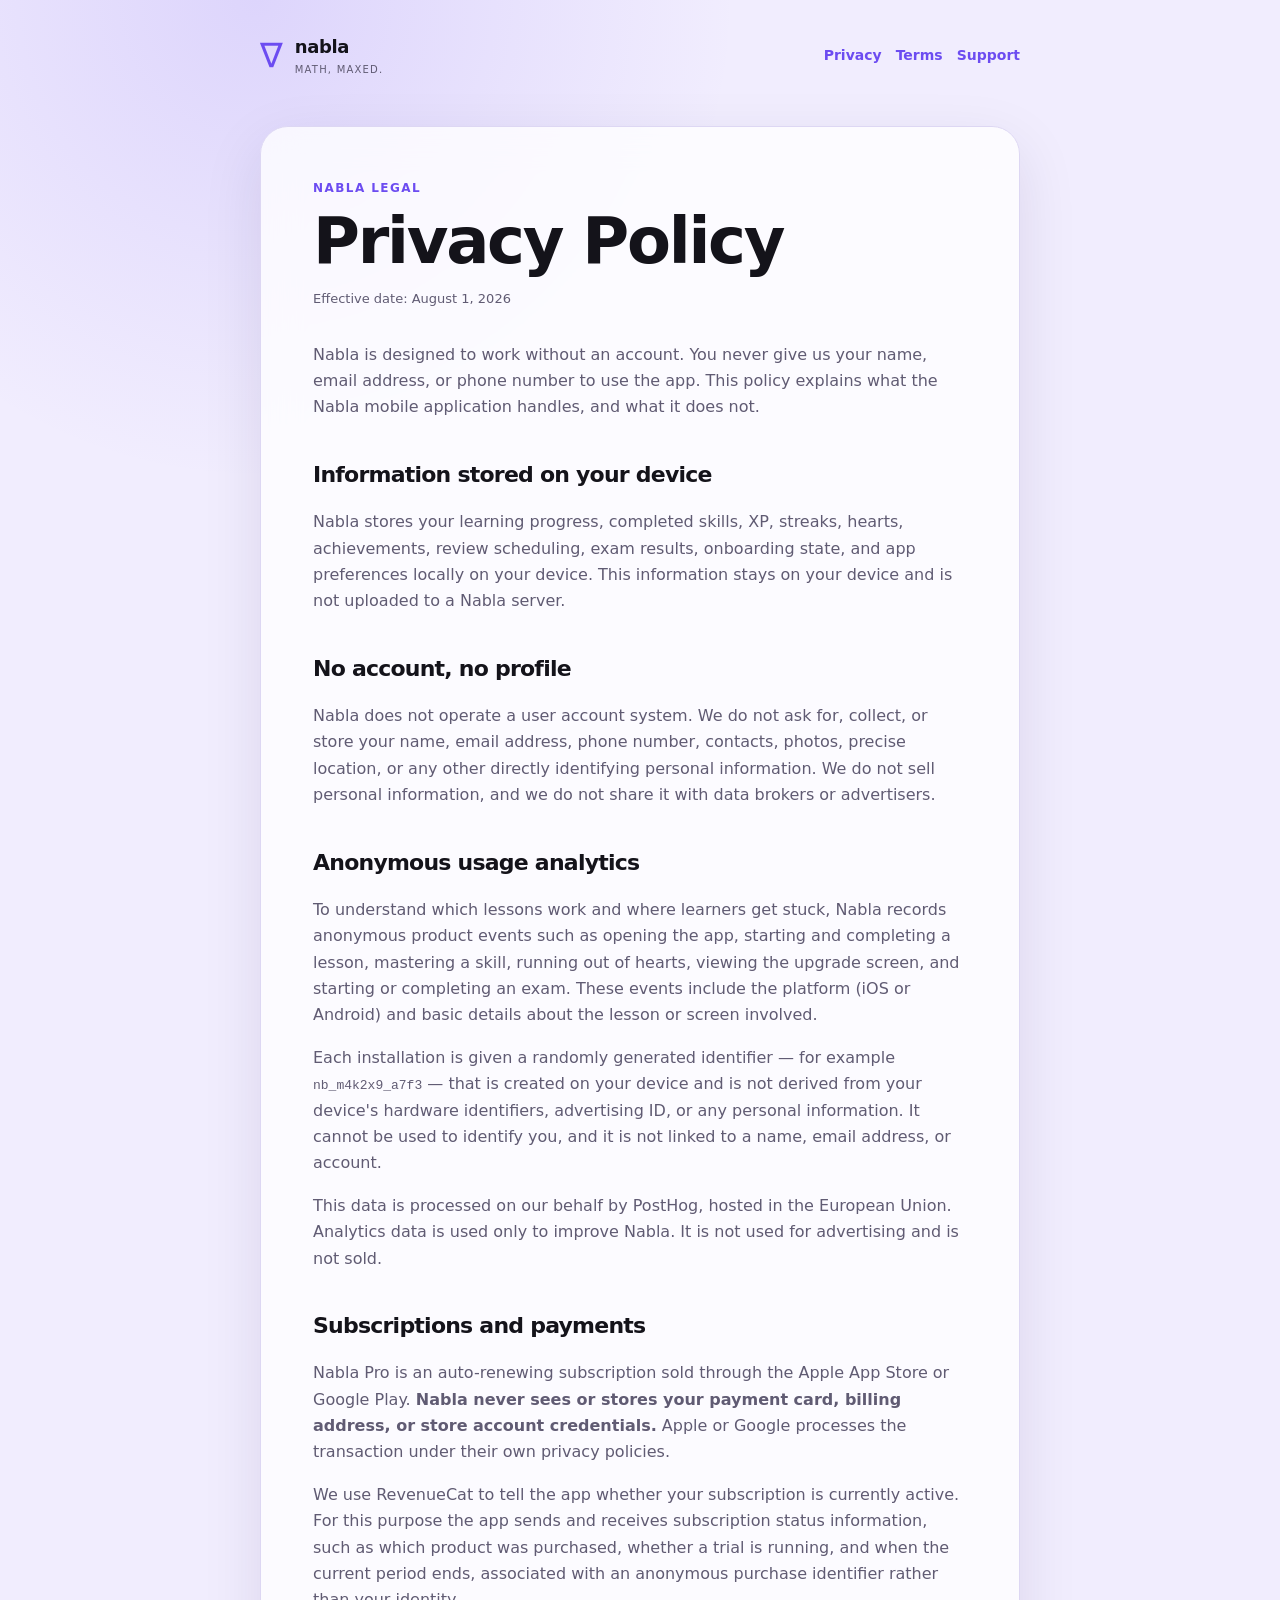
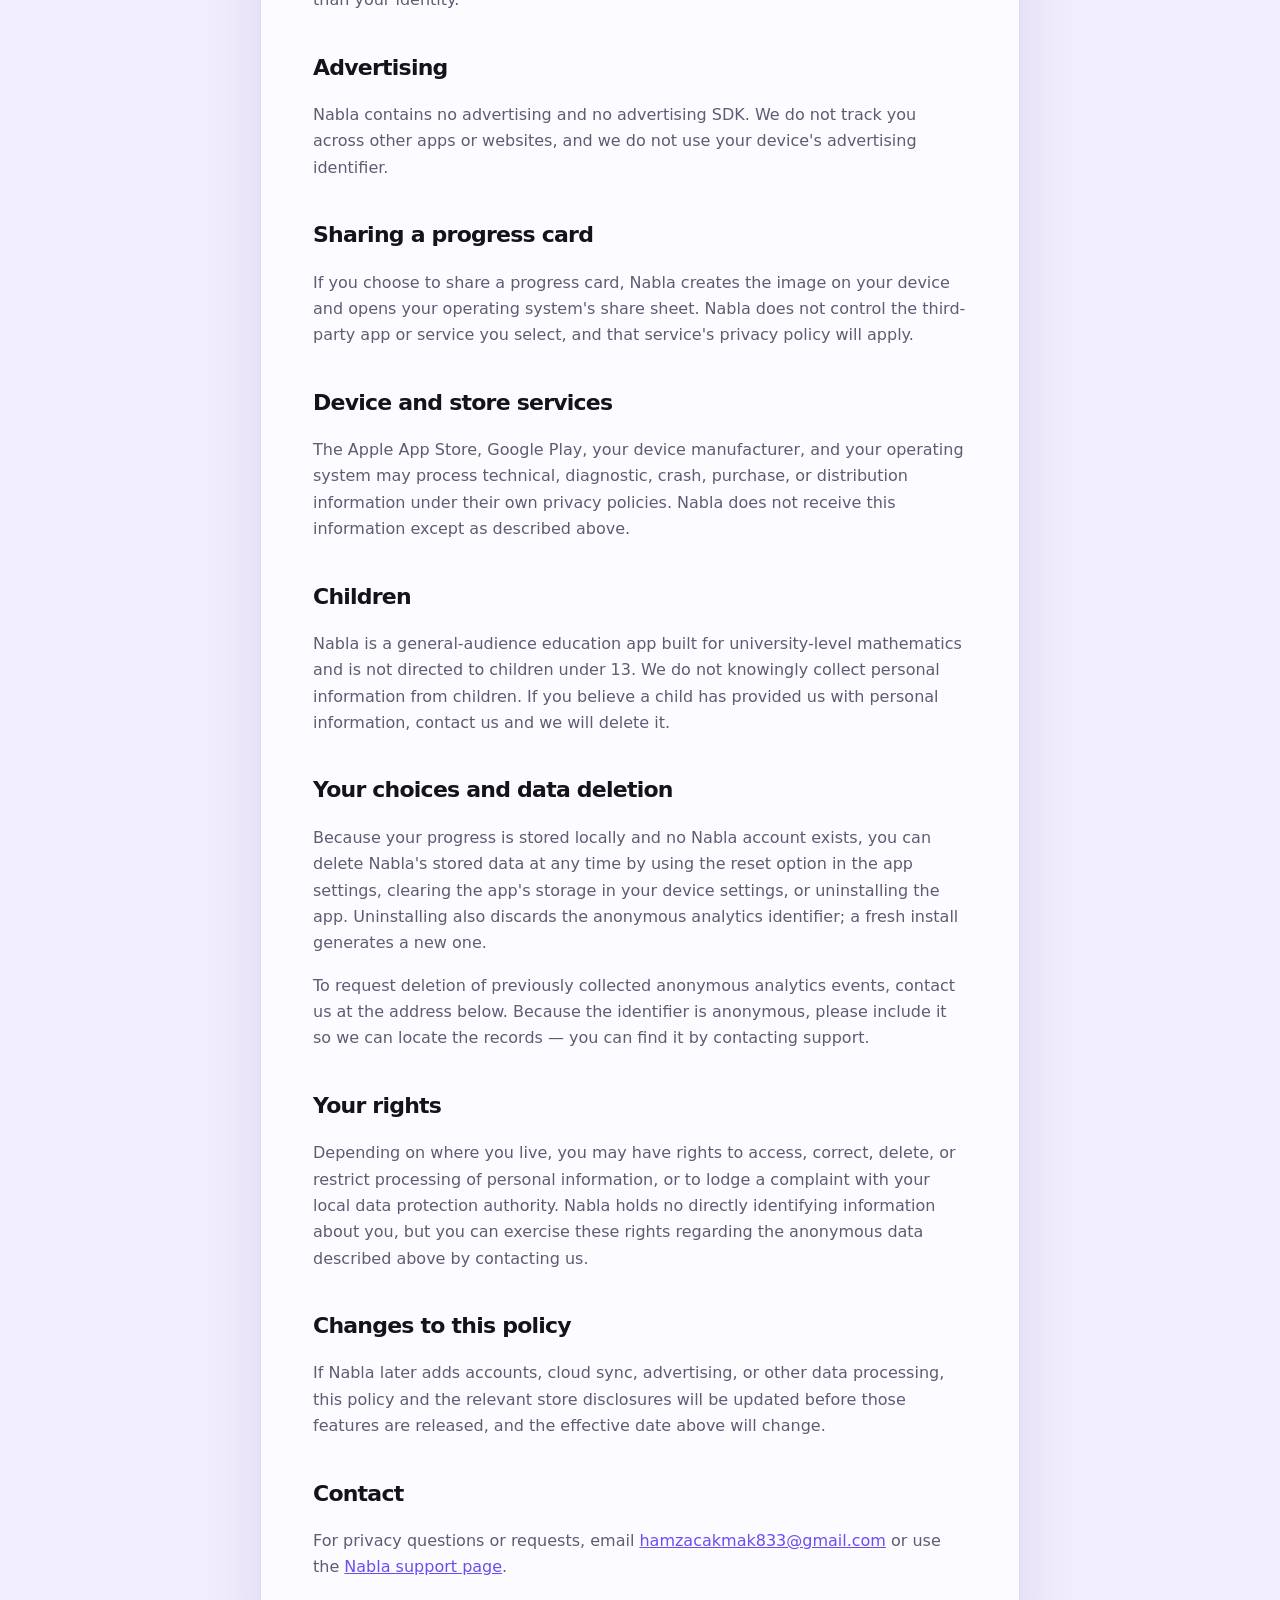
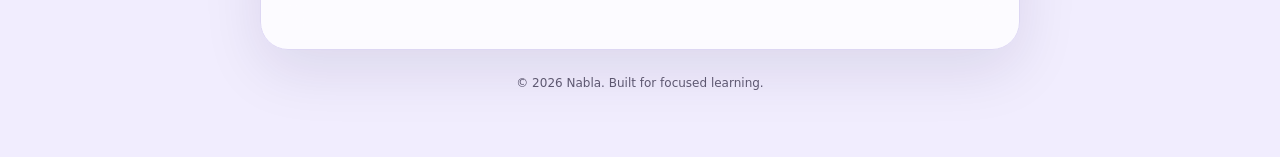
==== privacy.html @ 92459384 "Nabla legal and support site Privacy policy, terms of use (including auto-renewing subscription term" ====
<!doctype html>
<html lang="en">
<head>
  <meta charset="utf-8">
  <meta name="viewport" content="width=device-width, initial-scale=1">
  <meta name="description" content="Nabla privacy policy.">
  <title>Privacy Policy — Nabla</title>
  <link rel="stylesheet" href="styles.css">
</head>
<body>
  <div class="shell">
    <header>
      <a class="brand" href="./"><span class="mark">∇</span><span><strong>nabla</strong><small>MATH, MAXED.</small></span></a>
      <nav><a href="privacy.html">Privacy</a><a href="terms.html">Terms</a><a href="support.html">Support</a></nav>
    </header>
    <main>
      <p class="eyebrow">NABLA LEGAL</p>
      <h1>Privacy Policy</h1>
      <p class="meta">Effective date: August 1, 2026</p>
      <p>Nabla is designed to work without an account. You never give us your name, email address, or phone number to use the app. This policy explains what the Nabla mobile application handles, and what it does not.</p>

      <h2>Information stored on your device</h2>
      <p>Nabla stores your learning progress, completed skills, XP, streaks, hearts, achievements, review scheduling, exam results, onboarding state, and app preferences locally on your device. This information stays on your device and is not uploaded to a Nabla server.</p>

      <h2>No account, no profile</h2>
      <p>Nabla does not operate a user account system. We do not ask for, collect, or store your name, email address, phone number, contacts, photos, precise location, or any other directly identifying personal information. We do not sell personal information, and we do not share it with data brokers or advertisers.</p>

      <h2>Anonymous usage analytics</h2>
      <p>To understand which lessons work and where learners get stuck, Nabla records anonymous product events such as opening the app, starting and completing a lesson, mastering a skill, running out of hearts, viewing the upgrade screen, and starting or completing an exam. These events include the platform (iOS or Android) and basic details about the lesson or screen involved.</p>
      <p>Each installation is given a randomly generated identifier — for example <code>nb_m4k2x9_a7f3</code> — that is created on your device and is not derived from your device's hardware identifiers, advertising ID, or any personal information. It cannot be used to identify you, and it is not linked to a name, email address, or account.</p>
      <p>This data is processed on our behalf by PostHog, hosted in the European Union. Analytics data is used only to improve Nabla. It is not used for advertising and is not sold.</p>

      <h2>Subscriptions and payments</h2>
      <p>Nabla Pro is an auto-renewing subscription sold through the Apple App Store or Google Play. <strong>Nabla never sees or stores your payment card, billing address, or store account credentials.</strong> Apple or Google processes the transaction under their own privacy policies.</p>
      <p>We use RevenueCat to tell the app whether your subscription is currently active. For this purpose the app sends and receives subscription status information, such as which product was purchased, whether a trial is running, and when the current period ends, associated with an anonymous purchase identifier rather than your identity.</p>

      <h2>Advertising</h2>
      <p>Nabla contains no advertising and no advertising SDK. We do not track you across other apps or websites, and we do not use your device's advertising identifier.</p>

      <h2>Sharing a progress card</h2>
      <p>If you choose to share a progress card, Nabla creates the image on your device and opens your operating system's share sheet. Nabla does not control the third-party app or service you select, and that service's privacy policy will apply.</p>

      <h2>Device and store services</h2>
      <p>The Apple App Store, Google Play, your device manufacturer, and your operating system may process technical, diagnostic, crash, purchase, or distribution information under their own privacy policies. Nabla does not receive this information except as described above.</p>

      <h2>Children</h2>
      <p>Nabla is a general-audience education app built for university-level mathematics and is not directed to children under 13. We do not knowingly collect personal information from children. If you believe a child has provided us with personal information, contact us and we will delete it.</p>

      <h2>Your choices and data deletion</h2>
      <p>Because your progress is stored locally and no Nabla account exists, you can delete Nabla's stored data at any time by using the reset option in the app settings, clearing the app's storage in your device settings, or uninstalling the app. Uninstalling also discards the anonymous analytics identifier; a fresh install generates a new one.</p>
      <p>To request deletion of previously collected anonymous analytics events, contact us at the address below. Because the identifier is anonymous, please include it so we can locate the records — you can find it by contacting support.</p>

      <h2>Your rights</h2>
      <p>Depending on where you live, you may have rights to access, correct, delete, or restrict processing of personal information, or to lodge a complaint with your local data protection authority. Nabla holds no directly identifying information about you, but you can exercise these rights regarding the anonymous data described above by contacting us.</p>

      <h2>Changes to this policy</h2>
      <p>If Nabla later adds accounts, cloud sync, advertising, or other data processing, this policy and the relevant store disclosures will be updated before those features are released, and the effective date above will change.</p>

      <h2>Contact</h2>
      <p>For privacy questions or requests, email <a href="mailto:hamzacakmak833@gmail.com">hamzacakmak833@gmail.com</a> or use the <a href="support.html">Nabla support page</a>.</p>
    </main>
    <footer>© 2026 Nabla. Built for focused learning.</footer>
  </div>
</body>
</html>
---- styles.css ----
:root {
  color-scheme: light dark;
  --bg: #f1edfe;
  --surface: rgba(255, 255, 255, 0.78);
  --text: #14131a;
  --muted: #605b73;
  --border: #ddd7f3;
  --violet: #6c4cf1;
  --blue: #3b7bf5;
  --cyan: #22c8e6;
}

@media (prefers-color-scheme: dark) {
  :root {
    --bg: #0e0d14;
    --surface: rgba(23, 22, 31, 0.9);
    --text: #f5f4fa;
    --muted: #b4afc7;
    --border: #2a2836;
  }
}

* { box-sizing: border-box; }

body {
  margin: 0;
  min-height: 100vh;
  background:
    radial-gradient(circle at 20% 0%, rgba(108, 76, 241, 0.15), transparent 30rem),
    var(--bg);
  color: var(--text);
  font-family: Inter, ui-sans-serif, system-ui, -apple-system, BlinkMacSystemFont, "Segoe UI", sans-serif;
  line-height: 1.65;
}

.shell { width: min(760px, calc(100% - 32px)); margin: 0 auto; padding: 32px 0 64px; }

header {
  display: flex;
  align-items: center;
  justify-content: space-between;
  gap: 16px;
  margin-bottom: 48px;
}

.brand { display: flex; align-items: center; gap: 12px; color: var(--text); text-decoration: none; }
.mark { font-size: 34px; line-height: 1; color: var(--violet); }
.brand strong { display: block; font-size: 18px; letter-spacing: -0.02em; }
.brand small { display: block; color: var(--muted); font-size: 10px; letter-spacing: 0.12em; }

nav { display: flex; flex-wrap: wrap; justify-content: flex-end; gap: 14px; }
nav a, a { color: var(--violet); }
nav a { font-size: 14px; font-weight: 650; text-decoration: none; }

main {
  padding: clamp(24px, 6vw, 52px);
  border: 1px solid var(--border);
  border-radius: 28px;
  background: var(--surface);
  box-shadow: 0 20px 60px rgba(31, 20, 72, 0.1);
  backdrop-filter: blur(18px);
}

.eyebrow { margin: 0 0 10px; color: var(--violet); font-size: 12px; font-weight: 750; letter-spacing: 0.12em; }
h1, h2 { font-family: "Space Grotesk", Inter, ui-sans-serif, system-ui, sans-serif; letter-spacing: -0.035em; }
h1 { margin: 0; font-size: clamp(38px, 8vw, 64px); line-height: 1.02; }
h2 { margin: 36px 0 8px; font-size: 22px; }
p, li { color: var(--muted); }
.lead { max-width: 620px; margin: 18px 0 0; font-size: 18px; }
.meta { margin: 14px 0 32px; color: var(--muted); font-size: 13px; }
.cards { display: grid; grid-template-columns: repeat(auto-fit, minmax(180px, 1fr)); gap: 12px; margin-top: 32px; }
.card { padding: 18px; border: 1px solid var(--border); border-radius: 18px; color: var(--text); text-decoration: none; }
.card strong { display: block; margin-bottom: 4px; }
.card span { color: var(--muted); font-size: 14px; }
.callout { margin-top: 28px; padding: 18px; border-left: 3px solid var(--violet); border-radius: 0 14px 14px 0; background: rgba(108, 76, 241, 0.08); }
footer { padding: 24px 4px 0; color: var(--muted); font-size: 12px; text-align: center; }

@media (max-width: 620px) {
  header { align-items: flex-start; flex-direction: column; margin-bottom: 28px; }
  nav { justify-content: flex-start; }
}
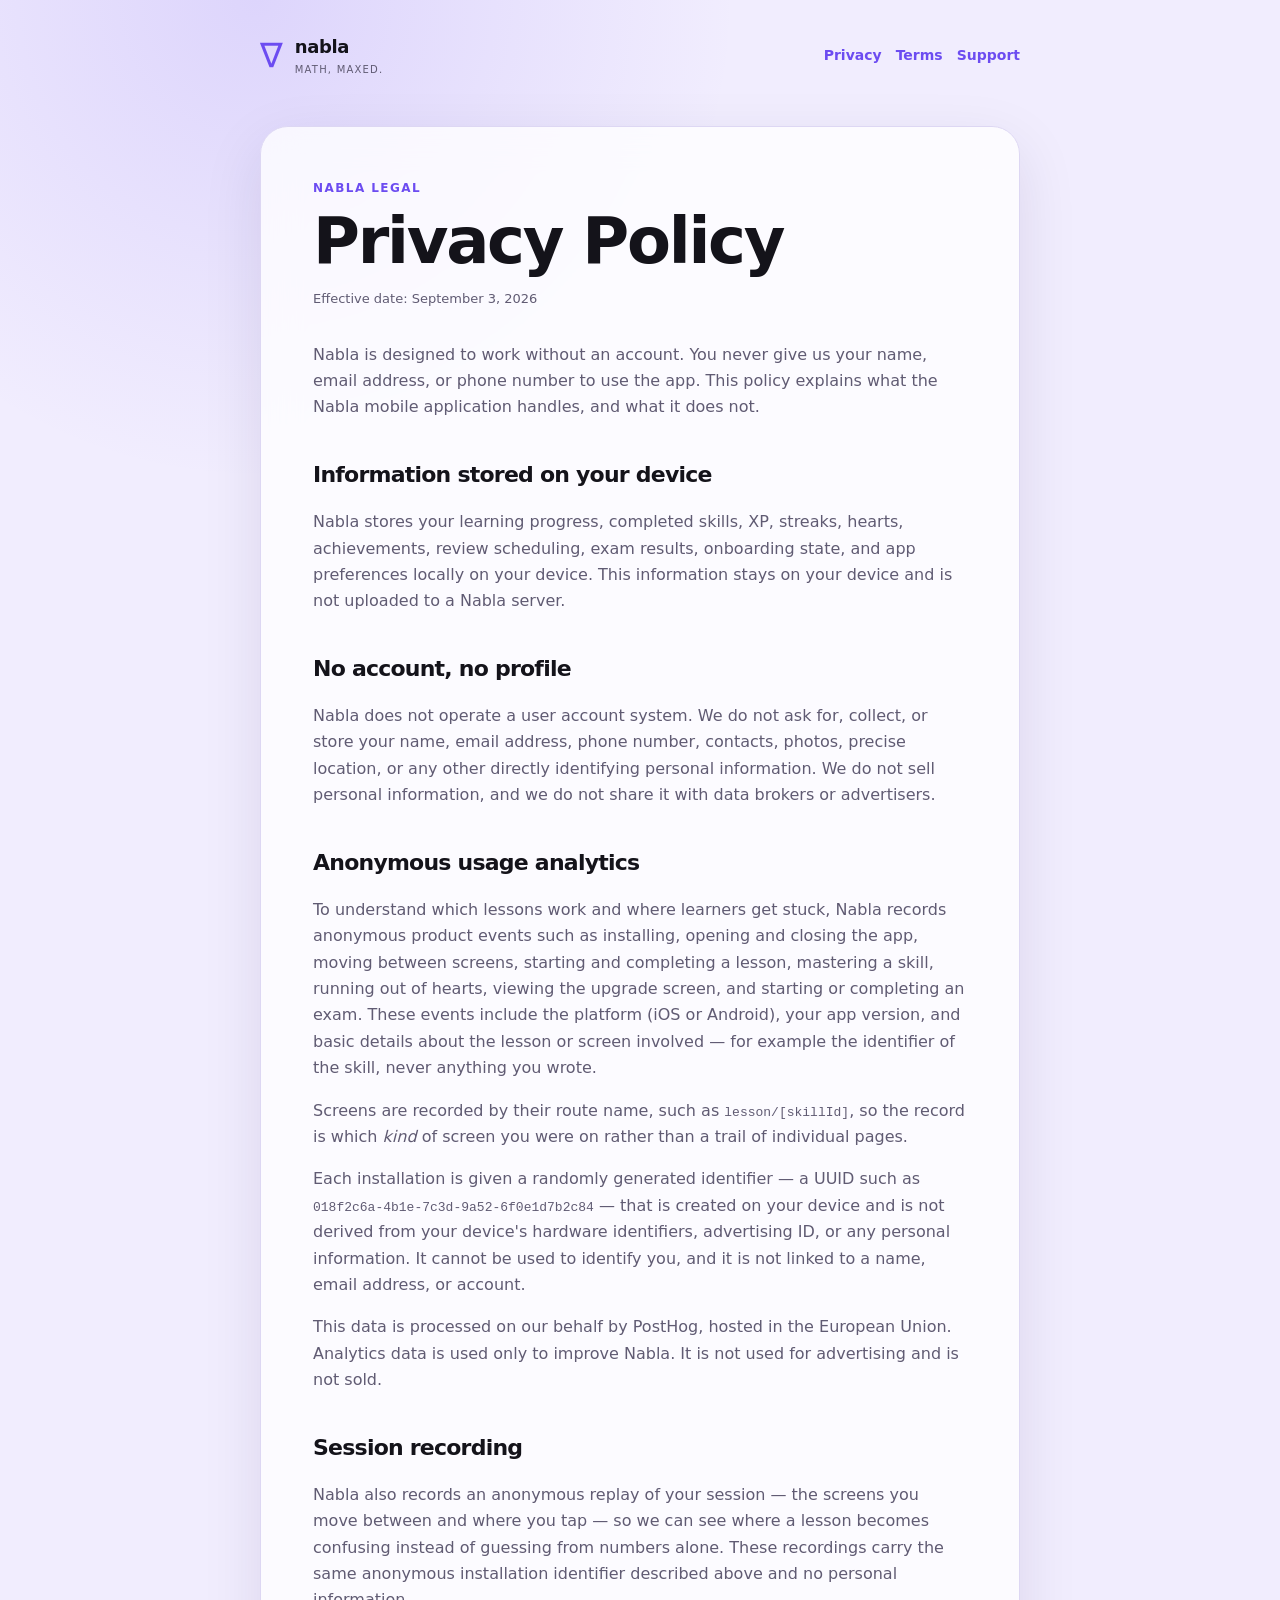
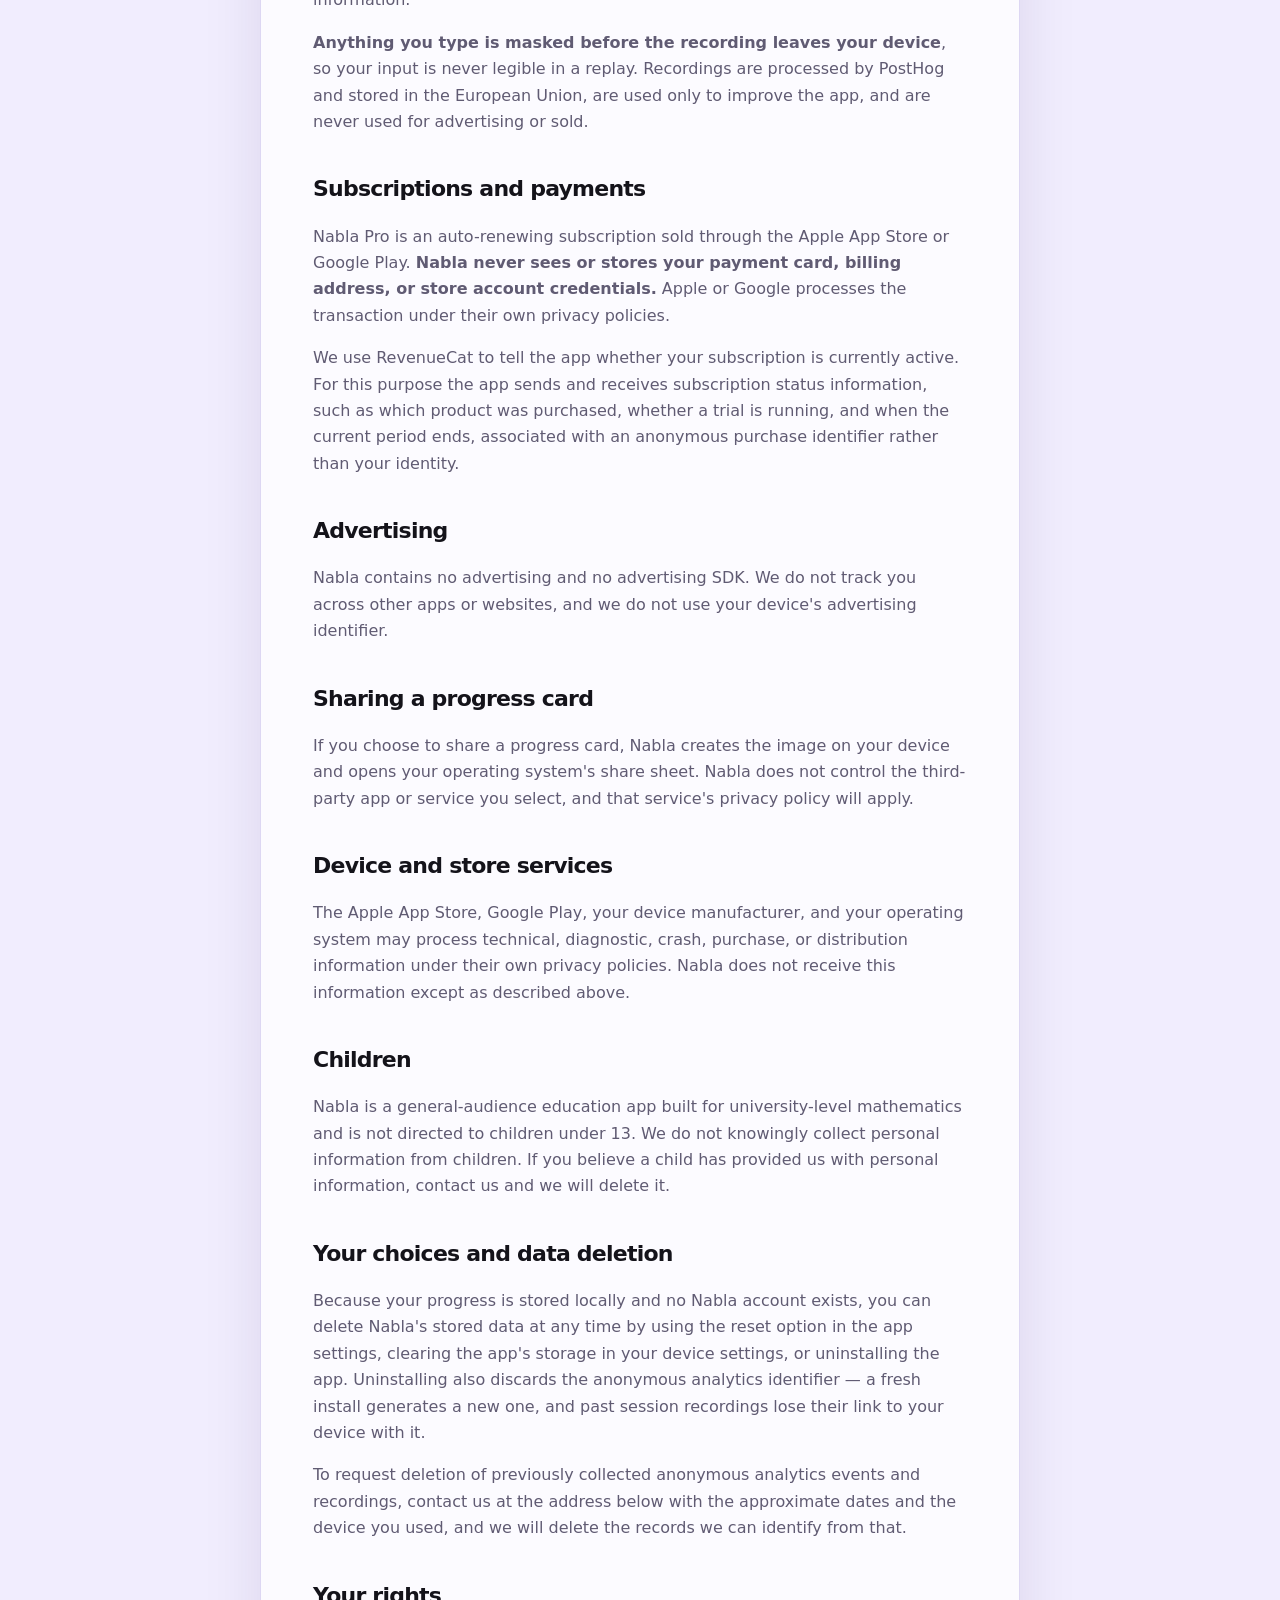
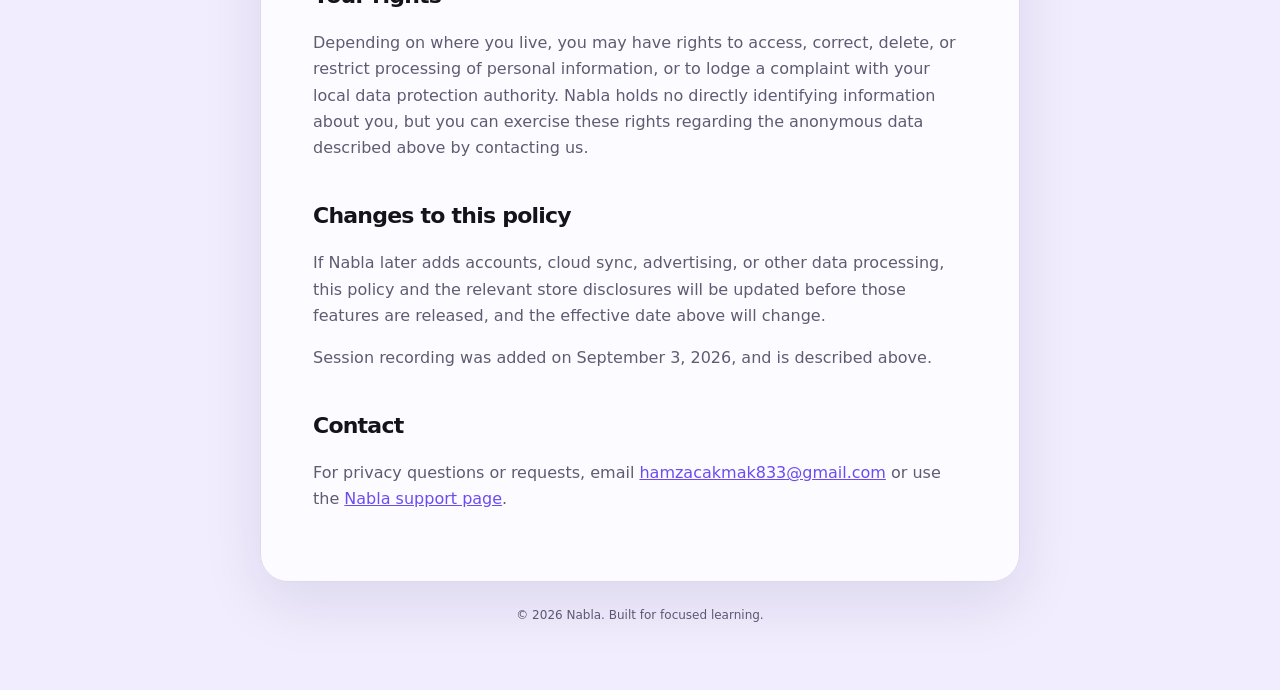
==== commit a6d557a8: "Gizlilik politikasına PostHog ve oturum kaydı eklendi Uygulamalar artık PostHog'a ürün olayı ve mask" ====
--- a/privacy.html
+++ b/privacy.html
@@ -16,7 +16,7 @@
     <main>
       <p class="eyebrow">NABLA LEGAL</p>
       <h1>Privacy Policy</h1>
-      <p class="meta">Effective date: August 1, 2026</p>
+      <p class="meta">Effective date: September 3, 2026</p>
       <p>Nabla is designed to work without an account. You never give us your name, email address, or phone number to use the app. This policy explains what the Nabla mobile application handles, and what it does not.</p>
 
       <h2>Information stored on your device</h2>
@@ -26,9 +26,14 @@
       <p>Nabla does not operate a user account system. We do not ask for, collect, or store your name, email address, phone number, contacts, photos, precise location, or any other directly identifying personal information. We do not sell personal information, and we do not share it with data brokers or advertisers.</p>
 
       <h2>Anonymous usage analytics</h2>
-      <p>To understand which lessons work and where learners get stuck, Nabla records anonymous product events such as opening the app, starting and completing a lesson, mastering a skill, running out of hearts, viewing the upgrade screen, and starting or completing an exam. These events include the platform (iOS or Android) and basic details about the lesson or screen involved.</p>
-      <p>Each installation is given a randomly generated identifier — for example <code>nb_m4k2x9_a7f3</code> — that is created on your device and is not derived from your device's hardware identifiers, advertising ID, or any personal information. It cannot be used to identify you, and it is not linked to a name, email address, or account.</p>
+      <p>To understand which lessons work and where learners get stuck, Nabla records anonymous product events such as installing, opening and closing the app, moving between screens, starting and completing a lesson, mastering a skill, running out of hearts, viewing the upgrade screen, and starting or completing an exam. These events include the platform (iOS or Android), your app version, and basic details about the lesson or screen involved &mdash; for example the identifier of the skill, never anything you wrote.</p>
+      <p>Screens are recorded by their route name, such as <code>lesson/[skillId]</code>, so the record is which <em>kind</em> of screen you were on rather than a trail of individual pages.</p>
+      <p>Each installation is given a randomly generated identifier &mdash; a UUID such as <code>018f2c6a-4b1e-7c3d-9a52-6f0e1d7b2c84</code> &mdash; that is created on your device and is not derived from your device's hardware identifiers, advertising ID, or any personal information. It cannot be used to identify you, and it is not linked to a name, email address, or account.</p>
       <p>This data is processed on our behalf by PostHog, hosted in the European Union. Analytics data is used only to improve Nabla. It is not used for advertising and is not sold.</p>
+
+      <h2>Session recording</h2>
+      <p>Nabla also records an anonymous replay of your session &mdash; the screens you move between and where you tap &mdash; so we can see where a lesson becomes confusing instead of guessing from numbers alone. These recordings carry the same anonymous installation identifier described above and no personal information.</p>
+      <p><strong>Anything you type is masked before the recording leaves your device</strong>, so your input is never legible in a replay. Recordings are processed by PostHog and stored in the European Union, are used only to improve the app, and are never used for advertising or sold.</p>
 
       <h2>Subscriptions and payments</h2>
       <p>Nabla Pro is an auto-renewing subscription sold through the Apple App Store or Google Play. <strong>Nabla never sees or stores your payment card, billing address, or store account credentials.</strong> Apple or Google processes the transaction under their own privacy policies.</p>
@@ -47,14 +52,15 @@
       <p>Nabla is a general-audience education app built for university-level mathematics and is not directed to children under 13. We do not knowingly collect personal information from children. If you believe a child has provided us with personal information, contact us and we will delete it.</p>
 
       <h2>Your choices and data deletion</h2>
-      <p>Because your progress is stored locally and no Nabla account exists, you can delete Nabla's stored data at any time by using the reset option in the app settings, clearing the app's storage in your device settings, or uninstalling the app. Uninstalling also discards the anonymous analytics identifier; a fresh install generates a new one.</p>
-      <p>To request deletion of previously collected anonymous analytics events, contact us at the address below. Because the identifier is anonymous, please include it so we can locate the records — you can find it by contacting support.</p>
+      <p>Because your progress is stored locally and no Nabla account exists, you can delete Nabla's stored data at any time by using the reset option in the app settings, clearing the app's storage in your device settings, or uninstalling the app. Uninstalling also discards the anonymous analytics identifier &mdash; a fresh install generates a new one, and past session recordings lose their link to your device with it.</p>
+      <p>To request deletion of previously collected anonymous analytics events and recordings, contact us at the address below with the approximate dates and the device you used, and we will delete the records we can identify from that.</p>
 
       <h2>Your rights</h2>
       <p>Depending on where you live, you may have rights to access, correct, delete, or restrict processing of personal information, or to lodge a complaint with your local data protection authority. Nabla holds no directly identifying information about you, but you can exercise these rights regarding the anonymous data described above by contacting us.</p>
 
       <h2>Changes to this policy</h2>
       <p>If Nabla later adds accounts, cloud sync, advertising, or other data processing, this policy and the relevant store disclosures will be updated before those features are released, and the effective date above will change.</p>
+      <p>Session recording was added on September 3, 2026, and is described above.</p>
 
       <h2>Contact</h2>
       <p>For privacy questions or requests, email <a href="mailto:hamzacakmak833@gmail.com">hamzacakmak833@gmail.com</a> or use the <a href="support.html">Nabla support page</a>.</p>
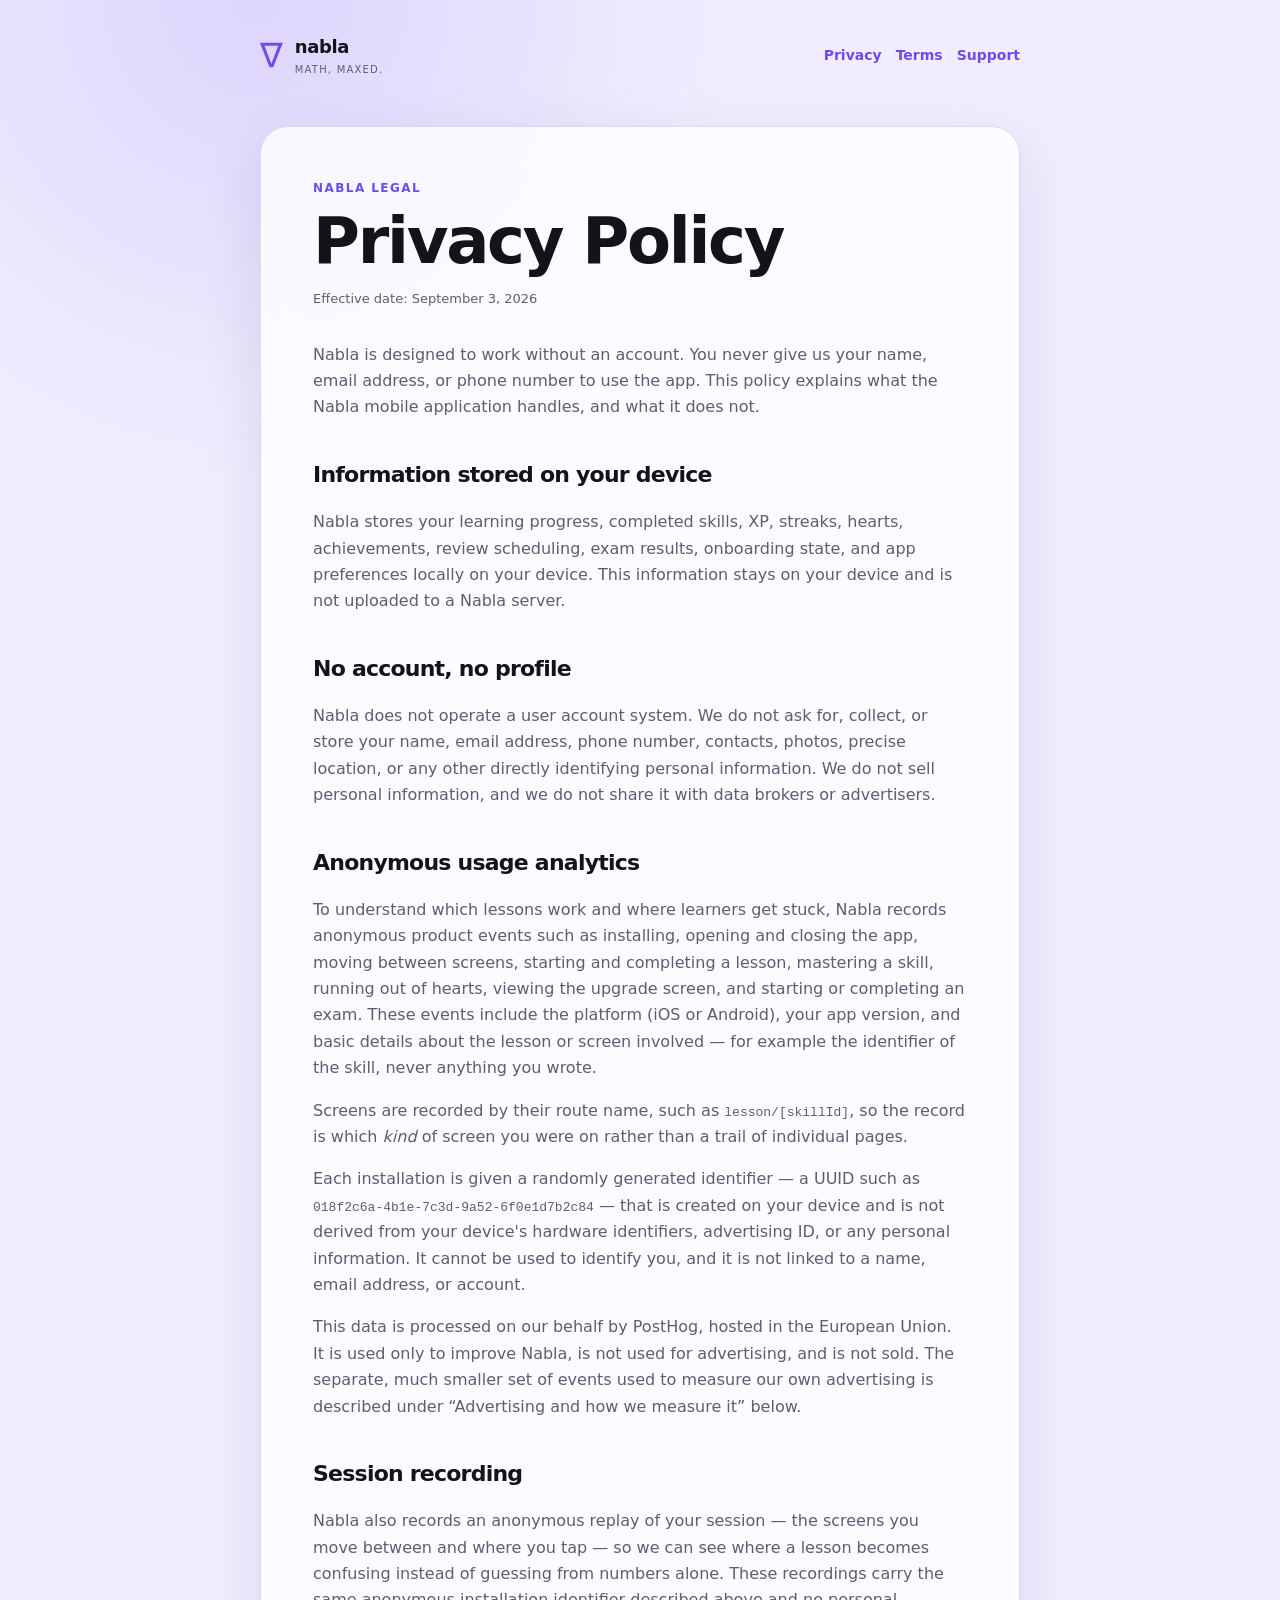
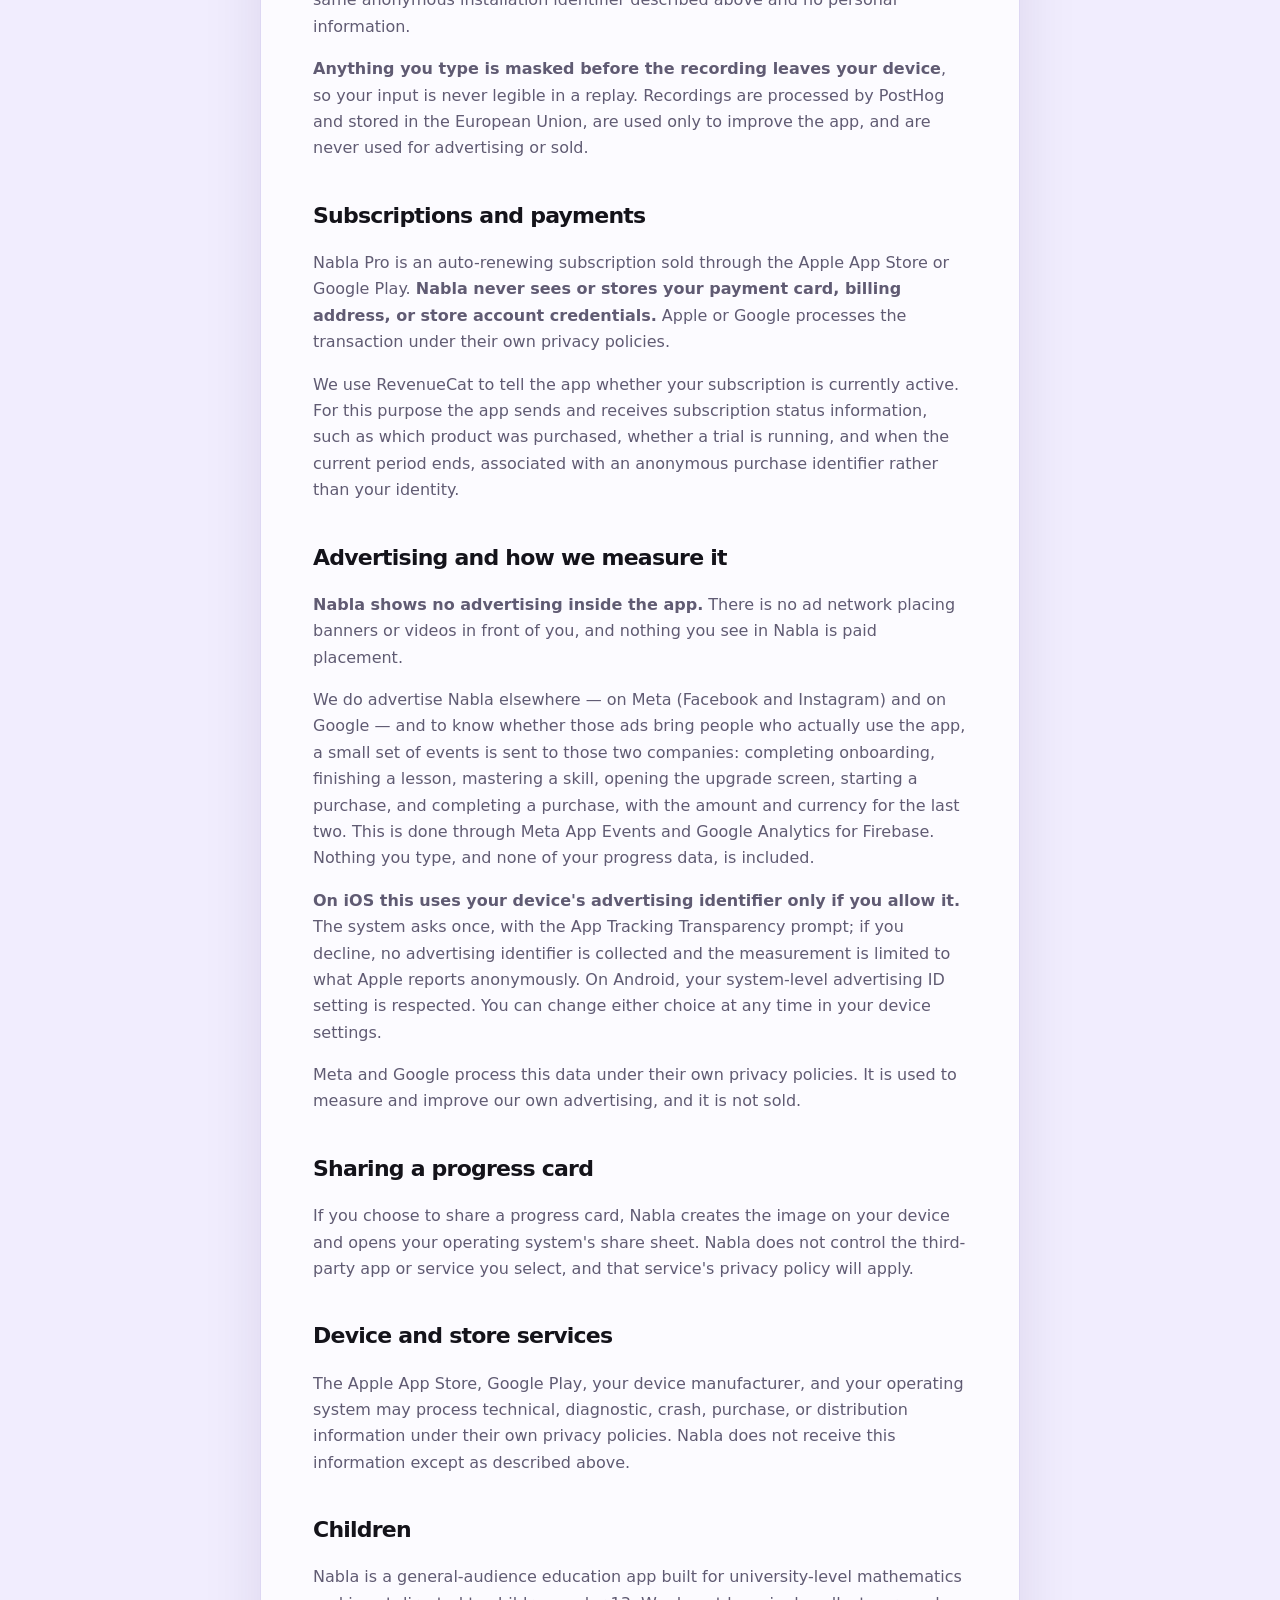
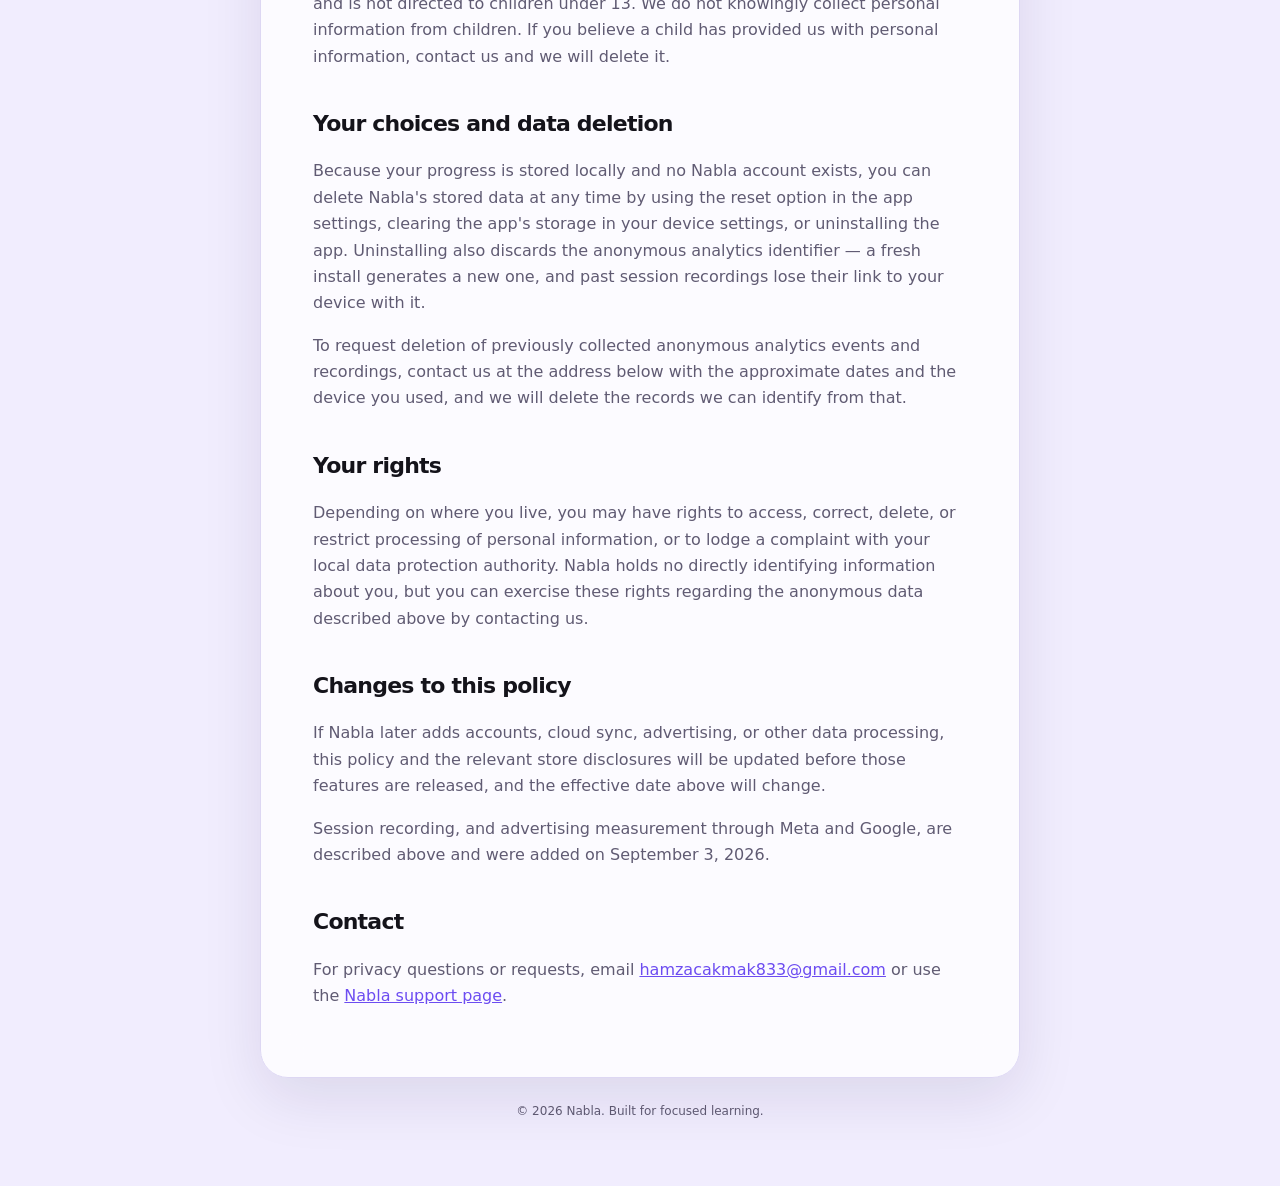
==== commit 30879357: "Reklam ölçümü bölümünü gerçeğe uyarla (Meta + Google) Sayfa "no advertising SDK, we do not use your " ====
--- a/privacy.html
+++ b/privacy.html
@@ -29,7 +29,7 @@
       <p>To understand which lessons work and where learners get stuck, Nabla records anonymous product events such as installing, opening and closing the app, moving between screens, starting and completing a lesson, mastering a skill, running out of hearts, viewing the upgrade screen, and starting or completing an exam. These events include the platform (iOS or Android), your app version, and basic details about the lesson or screen involved &mdash; for example the identifier of the skill, never anything you wrote.</p>
       <p>Screens are recorded by their route name, such as <code>lesson/[skillId]</code>, so the record is which <em>kind</em> of screen you were on rather than a trail of individual pages.</p>
       <p>Each installation is given a randomly generated identifier &mdash; a UUID such as <code>018f2c6a-4b1e-7c3d-9a52-6f0e1d7b2c84</code> &mdash; that is created on your device and is not derived from your device's hardware identifiers, advertising ID, or any personal information. It cannot be used to identify you, and it is not linked to a name, email address, or account.</p>
-      <p>This data is processed on our behalf by PostHog, hosted in the European Union. Analytics data is used only to improve Nabla. It is not used for advertising and is not sold.</p>
+      <p>This data is processed on our behalf by PostHog, hosted in the European Union. It is used only to improve Nabla, is not used for advertising, and is not sold. The separate, much smaller set of events used to measure our own advertising is described under &ldquo;Advertising and how we measure it&rdquo; below.</p>
 
       <h2>Session recording</h2>
       <p>Nabla also records an anonymous replay of your session &mdash; the screens you move between and where you tap &mdash; so we can see where a lesson becomes confusing instead of guessing from numbers alone. These recordings carry the same anonymous installation identifier described above and no personal information.</p>
@@ -39,8 +39,11 @@
       <p>Nabla Pro is an auto-renewing subscription sold through the Apple App Store or Google Play. <strong>Nabla never sees or stores your payment card, billing address, or store account credentials.</strong> Apple or Google processes the transaction under their own privacy policies.</p>
       <p>We use RevenueCat to tell the app whether your subscription is currently active. For this purpose the app sends and receives subscription status information, such as which product was purchased, whether a trial is running, and when the current period ends, associated with an anonymous purchase identifier rather than your identity.</p>
 
-      <h2>Advertising</h2>
-      <p>Nabla contains no advertising and no advertising SDK. We do not track you across other apps or websites, and we do not use your device's advertising identifier.</p>
+      <h2>Advertising and how we measure it</h2>
+      <p><strong>Nabla shows no advertising inside the app.</strong> There is no ad network placing banners or videos in front of you, and nothing you see in Nabla is paid placement.</p>
+      <p>We do advertise Nabla elsewhere &mdash; on Meta (Facebook and Instagram) and on Google &mdash; and to know whether those ads bring people who actually use the app, a small set of events is sent to those two companies: completing onboarding, finishing a lesson, mastering a skill, opening the upgrade screen, starting a purchase, and completing a purchase, with the amount and currency for the last two. This is done through Meta App Events and Google Analytics for Firebase. Nothing you type, and none of your progress data, is included.</p>
+      <p><strong>On iOS this uses your device's advertising identifier only if you allow it.</strong> The system asks once, with the App Tracking Transparency prompt; if you decline, no advertising identifier is collected and the measurement is limited to what Apple reports anonymously. On Android, your system-level advertising ID setting is respected. You can change either choice at any time in your device settings.</p>
+      <p>Meta and Google process this data under their own privacy policies. It is used to measure and improve our own advertising, and it is not sold.</p>
 
       <h2>Sharing a progress card</h2>
       <p>If you choose to share a progress card, Nabla creates the image on your device and opens your operating system's share sheet. Nabla does not control the third-party app or service you select, and that service's privacy policy will apply.</p>
@@ -60,7 +63,7 @@
 
       <h2>Changes to this policy</h2>
       <p>If Nabla later adds accounts, cloud sync, advertising, or other data processing, this policy and the relevant store disclosures will be updated before those features are released, and the effective date above will change.</p>
-      <p>Session recording was added on September 3, 2026, and is described above.</p>
+      <p>Session recording, and advertising measurement through Meta and Google, are described above and were added on September 3, 2026.</p>
 
       <h2>Contact</h2>
       <p>For privacy questions or requests, email <a href="mailto:hamzacakmak833@gmail.com">hamzacakmak833@gmail.com</a> or use the <a href="support.html">Nabla support page</a>.</p>
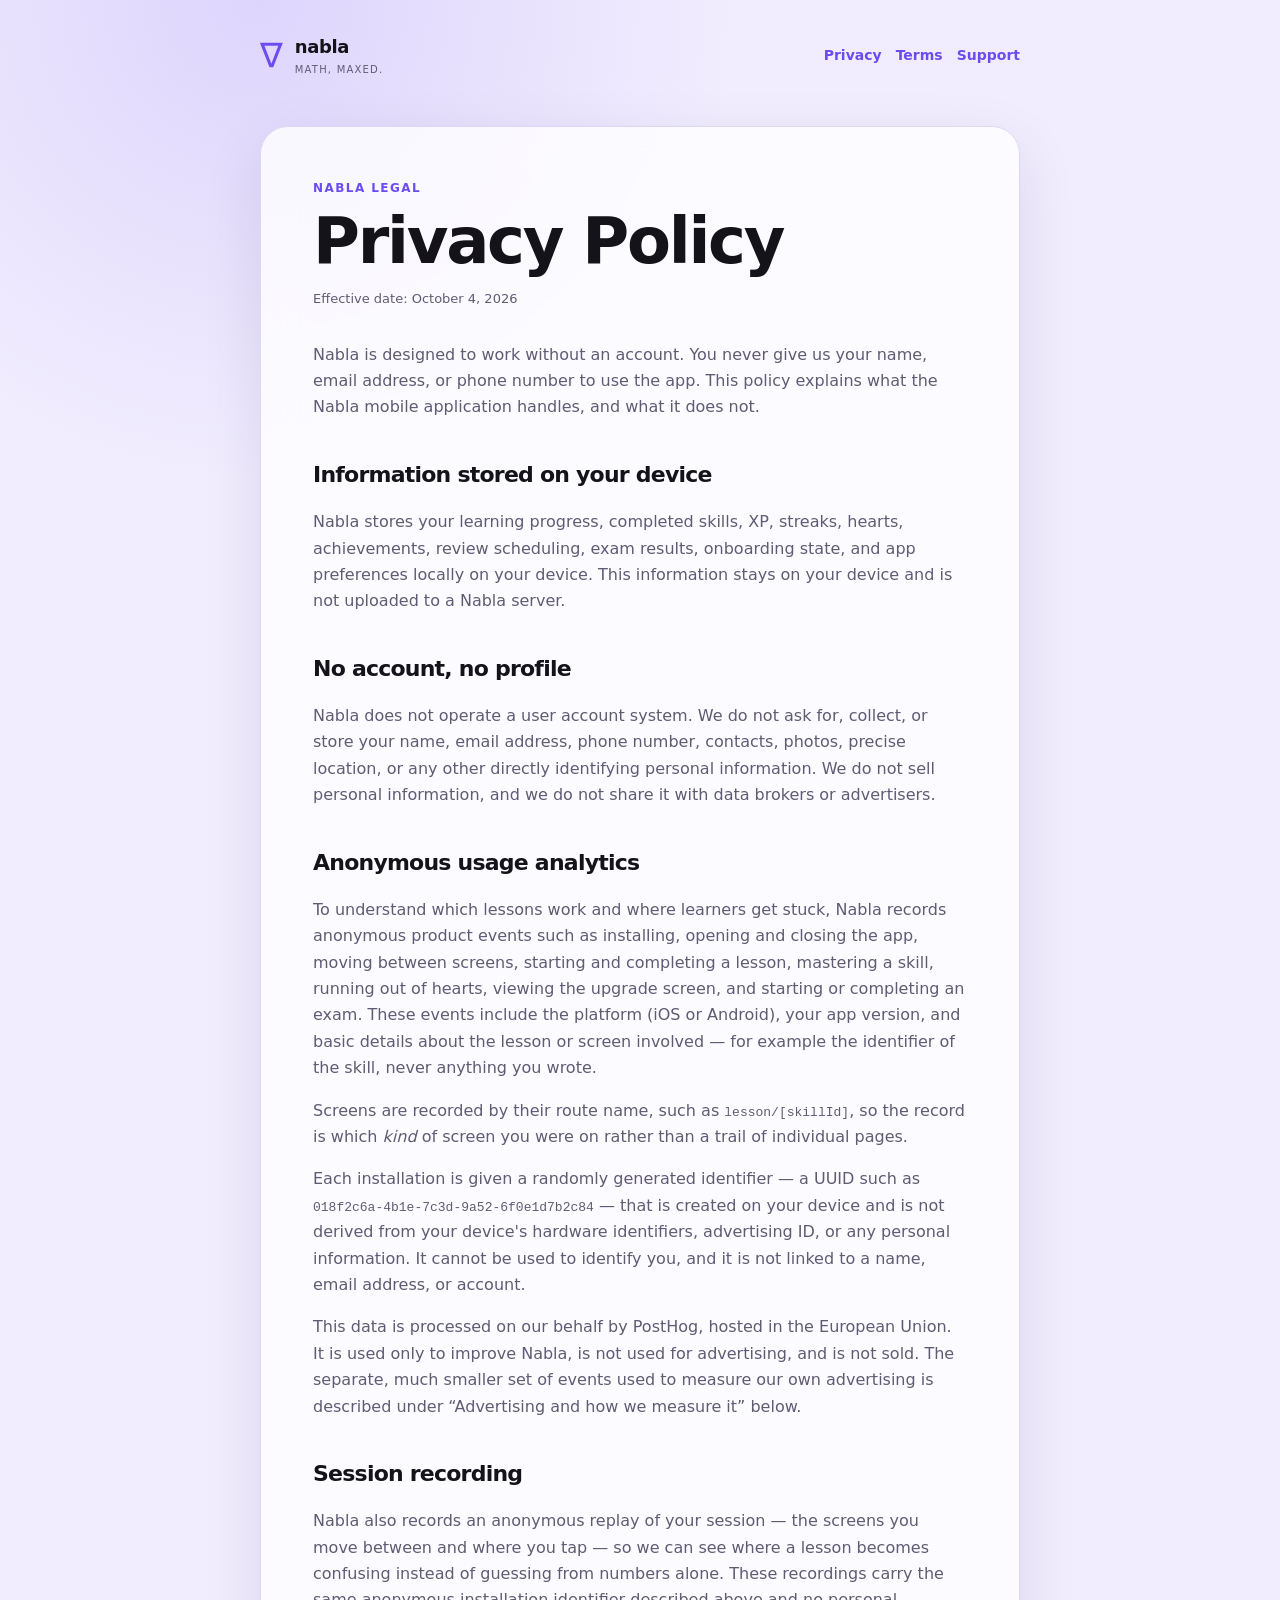
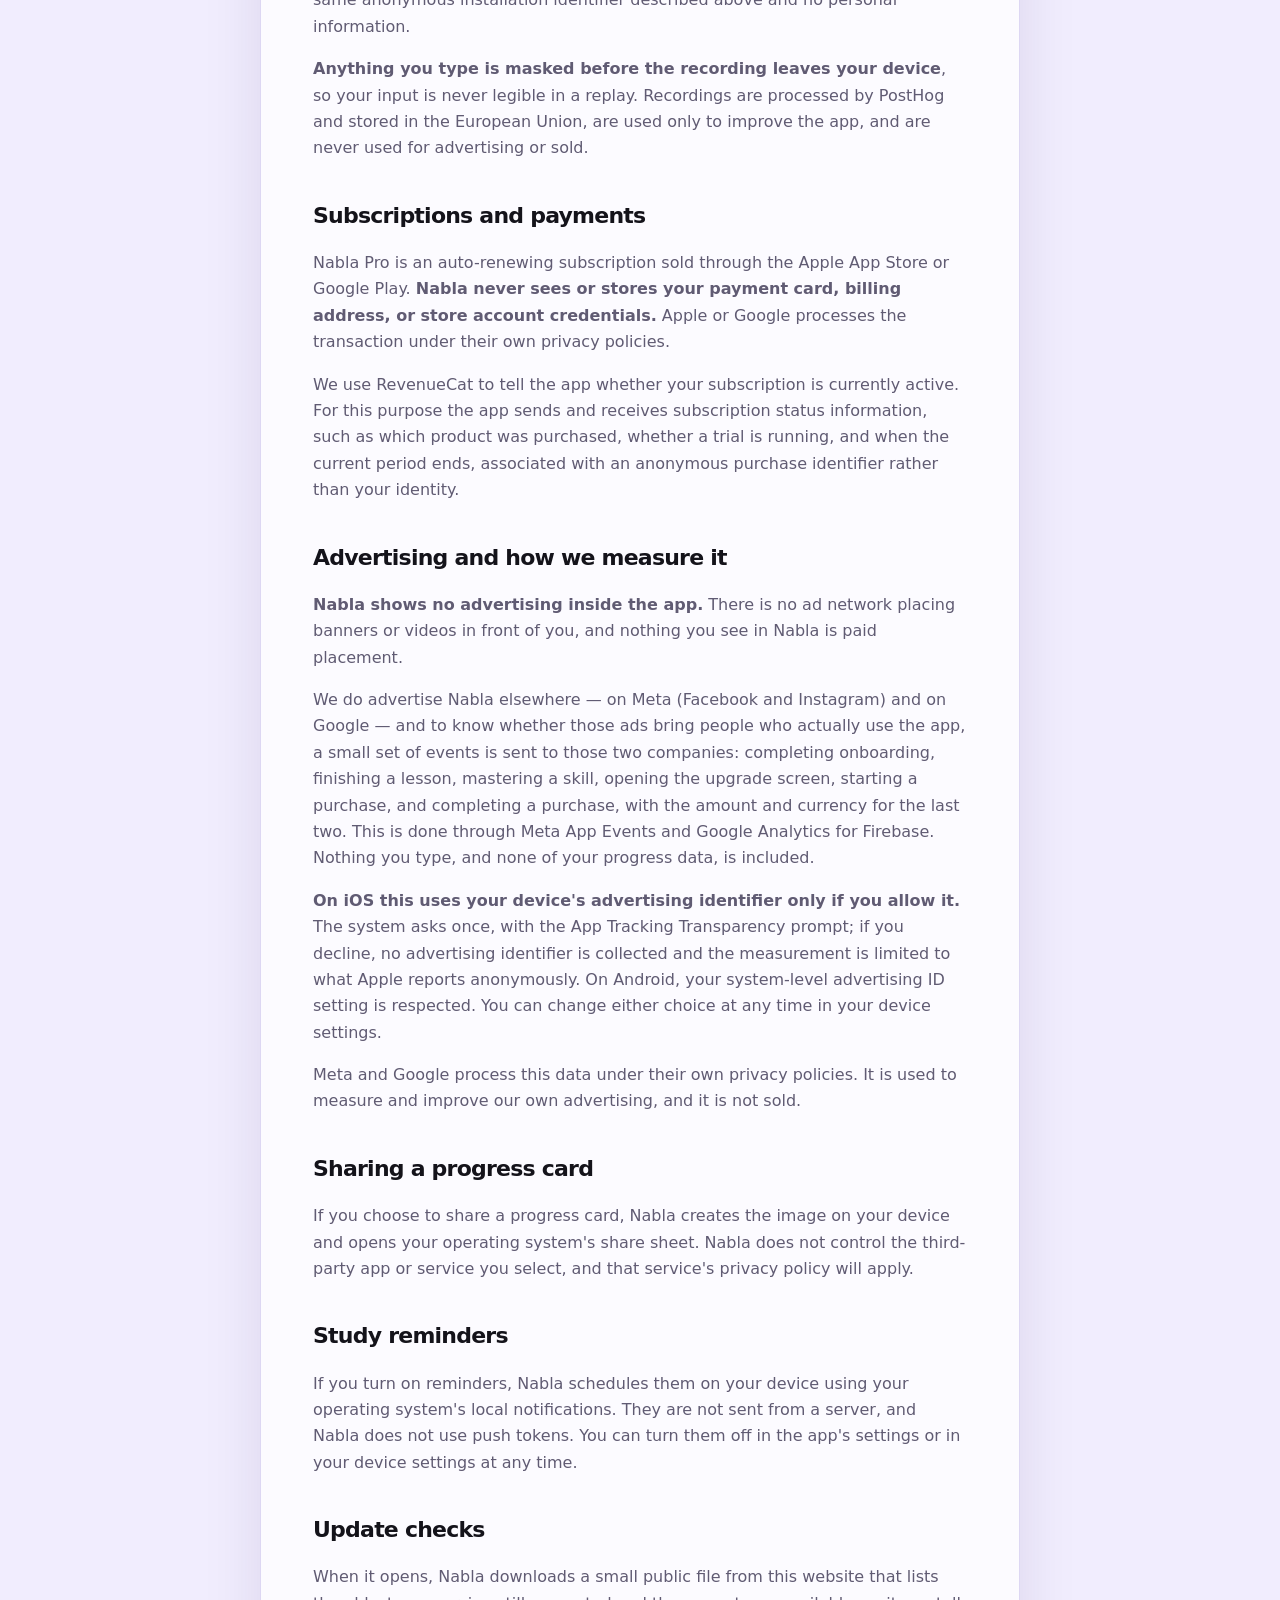
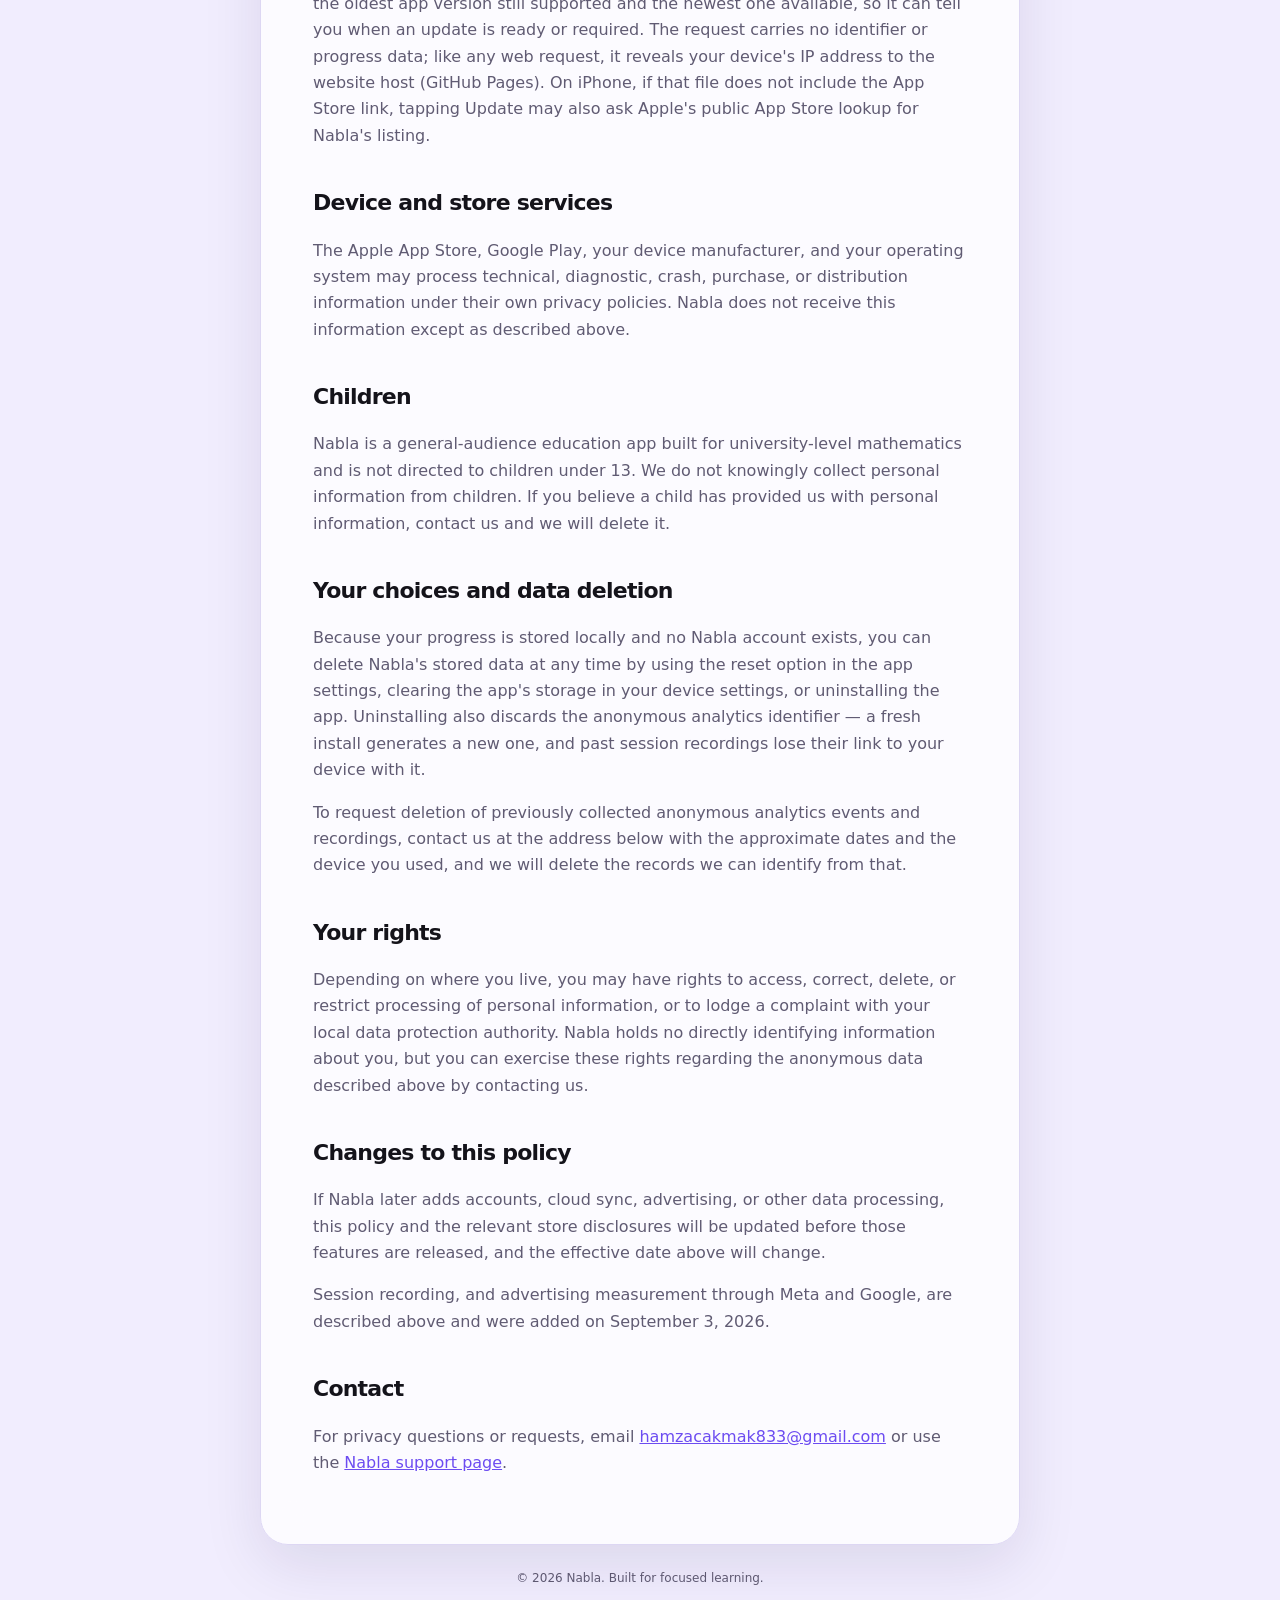
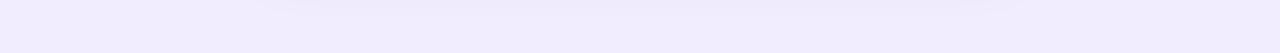
==== commit 872f2890: "Uygulama sürüm kontrolü dosyası ve gizlilik politikasına hatırlatma/güncelleme bölümleri app-version" ====
--- a/privacy.html
+++ b/privacy.html
@@ -16,7 +16,7 @@
     <main>
       <p class="eyebrow">NABLA LEGAL</p>
       <h1>Privacy Policy</h1>
-      <p class="meta">Effective date: September 3, 2026</p>
+      <p class="meta">Effective date: October 4, 2026</p>
       <p>Nabla is designed to work without an account. You never give us your name, email address, or phone number to use the app. This policy explains what the Nabla mobile application handles, and what it does not.</p>
 
       <h2>Information stored on your device</h2>
@@ -48,6 +48,12 @@
       <h2>Sharing a progress card</h2>
       <p>If you choose to share a progress card, Nabla creates the image on your device and opens your operating system's share sheet. Nabla does not control the third-party app or service you select, and that service's privacy policy will apply.</p>
 
+      <h2>Study reminders</h2>
+      <p>If you turn on reminders, Nabla schedules them on your device using your operating system's local notifications. They are not sent from a server, and Nabla does not use push tokens. You can turn them off in the app's settings or in your device settings at any time.</p>
+
+      <h2>Update checks</h2>
+      <p>When it opens, Nabla downloads a small public file from this website that lists the oldest app version still supported and the newest one available, so it can tell you when an update is ready or required. The request carries no identifier or progress data; like any web request, it reveals your device's IP address to the website host (GitHub Pages). On iPhone, if that file does not include the App Store link, tapping Update may also ask Apple's public App Store lookup for Nabla's listing.</p>
+
       <h2>Device and store services</h2>
       <p>The Apple App Store, Google Play, your device manufacturer, and your operating system may process technical, diagnostic, crash, purchase, or distribution information under their own privacy policies. Nabla does not receive this information except as described above.</p>
 
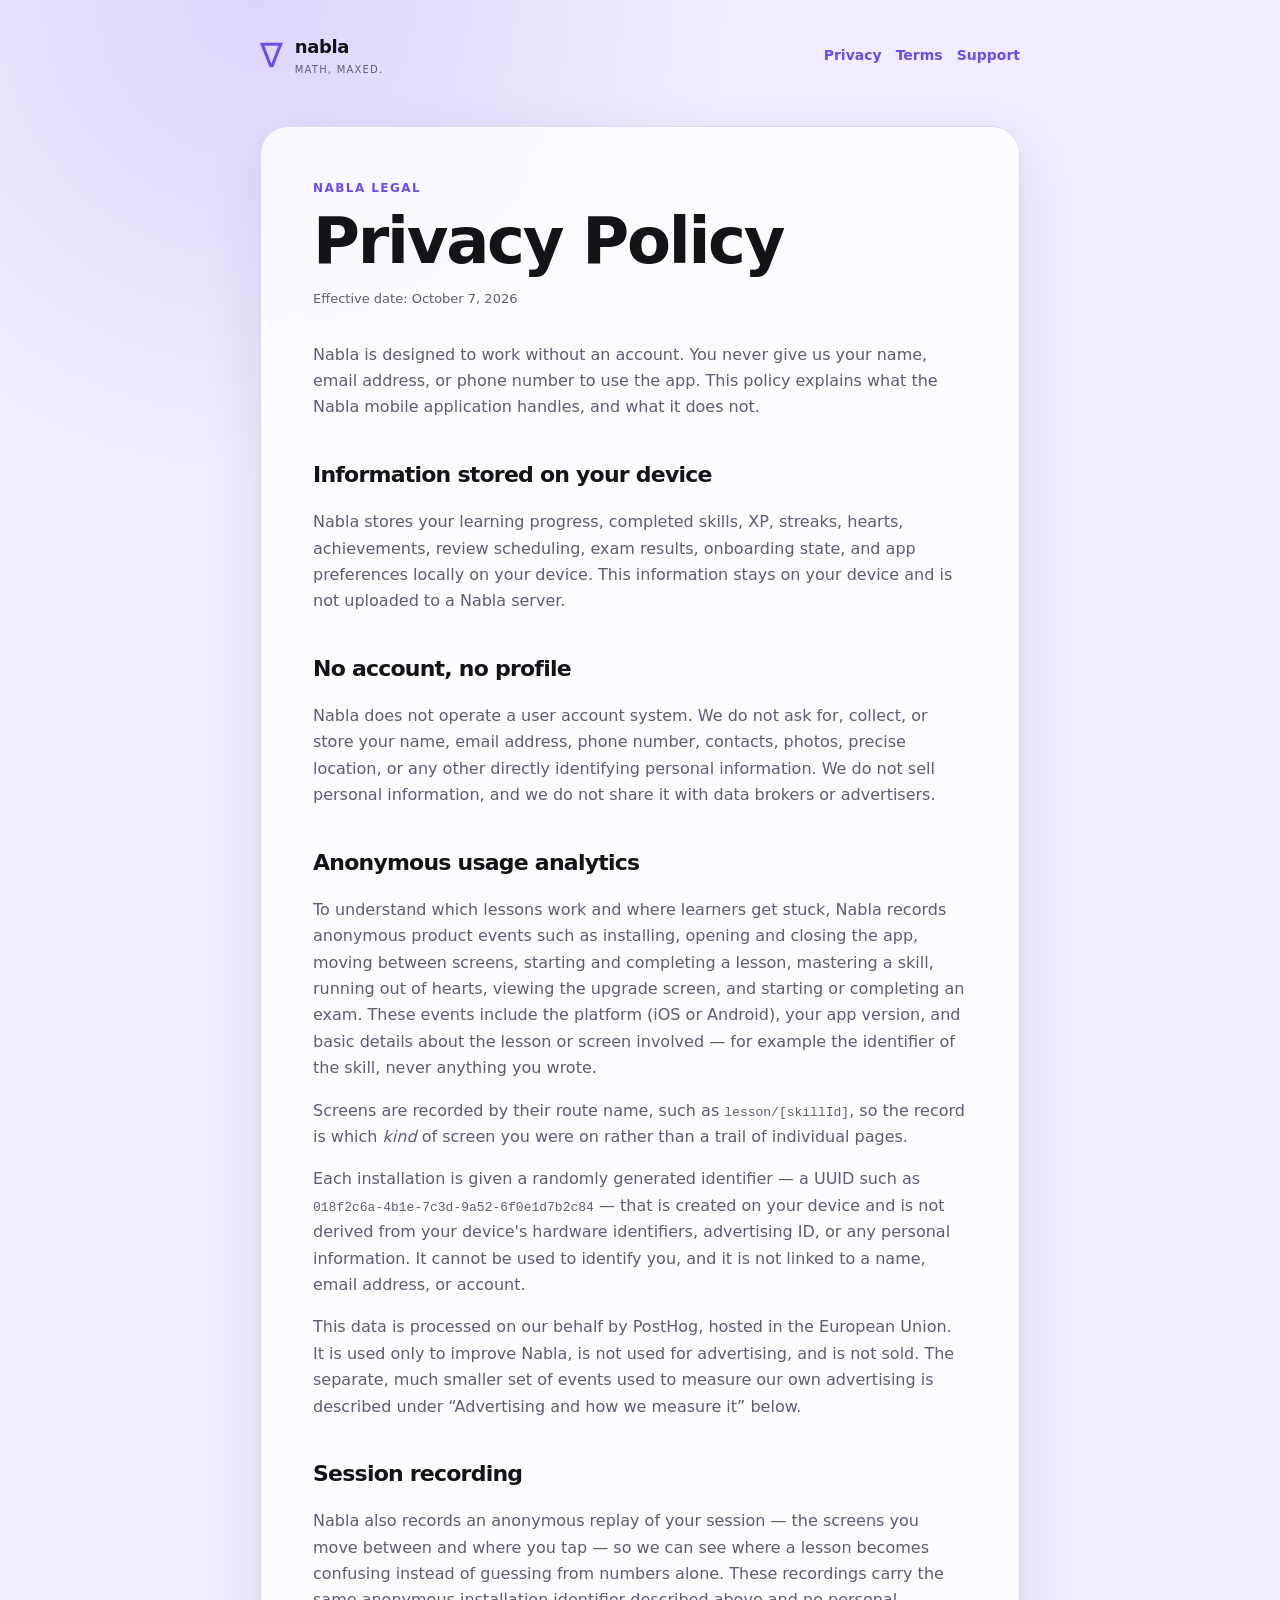
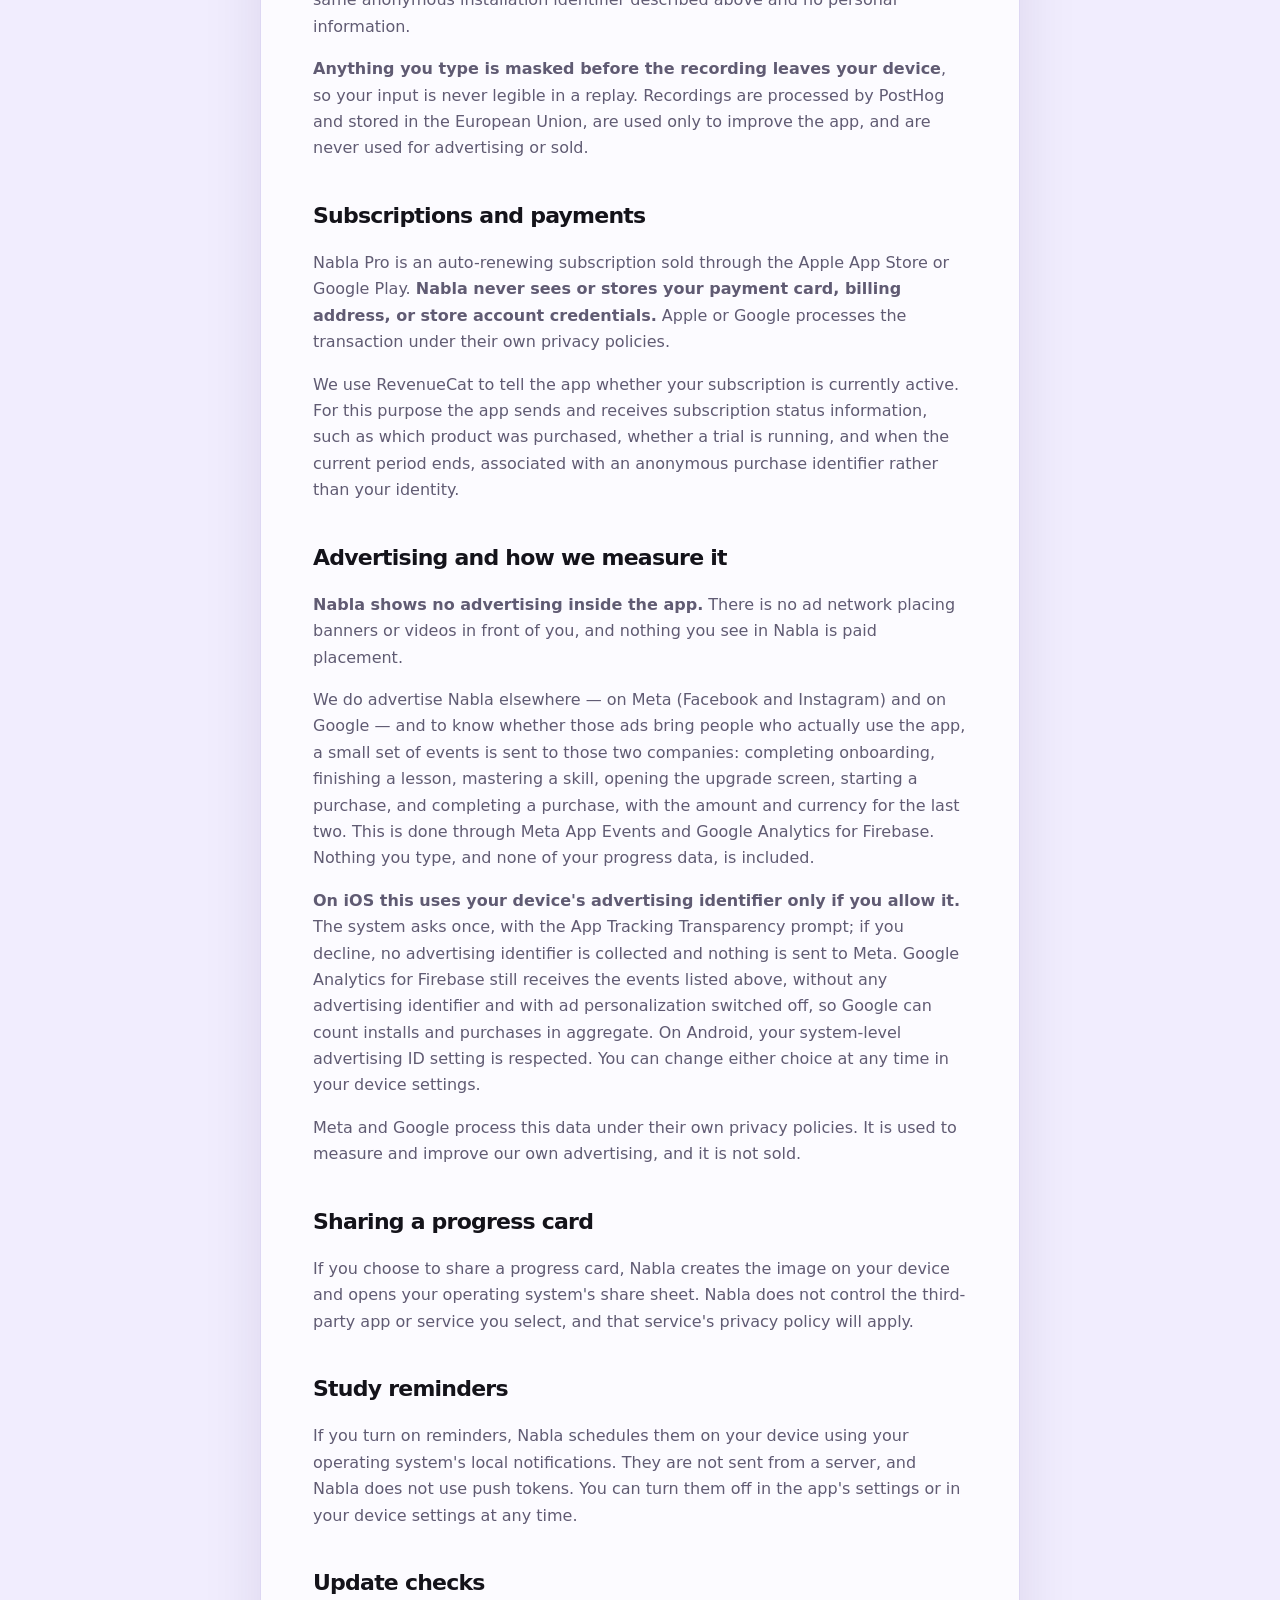
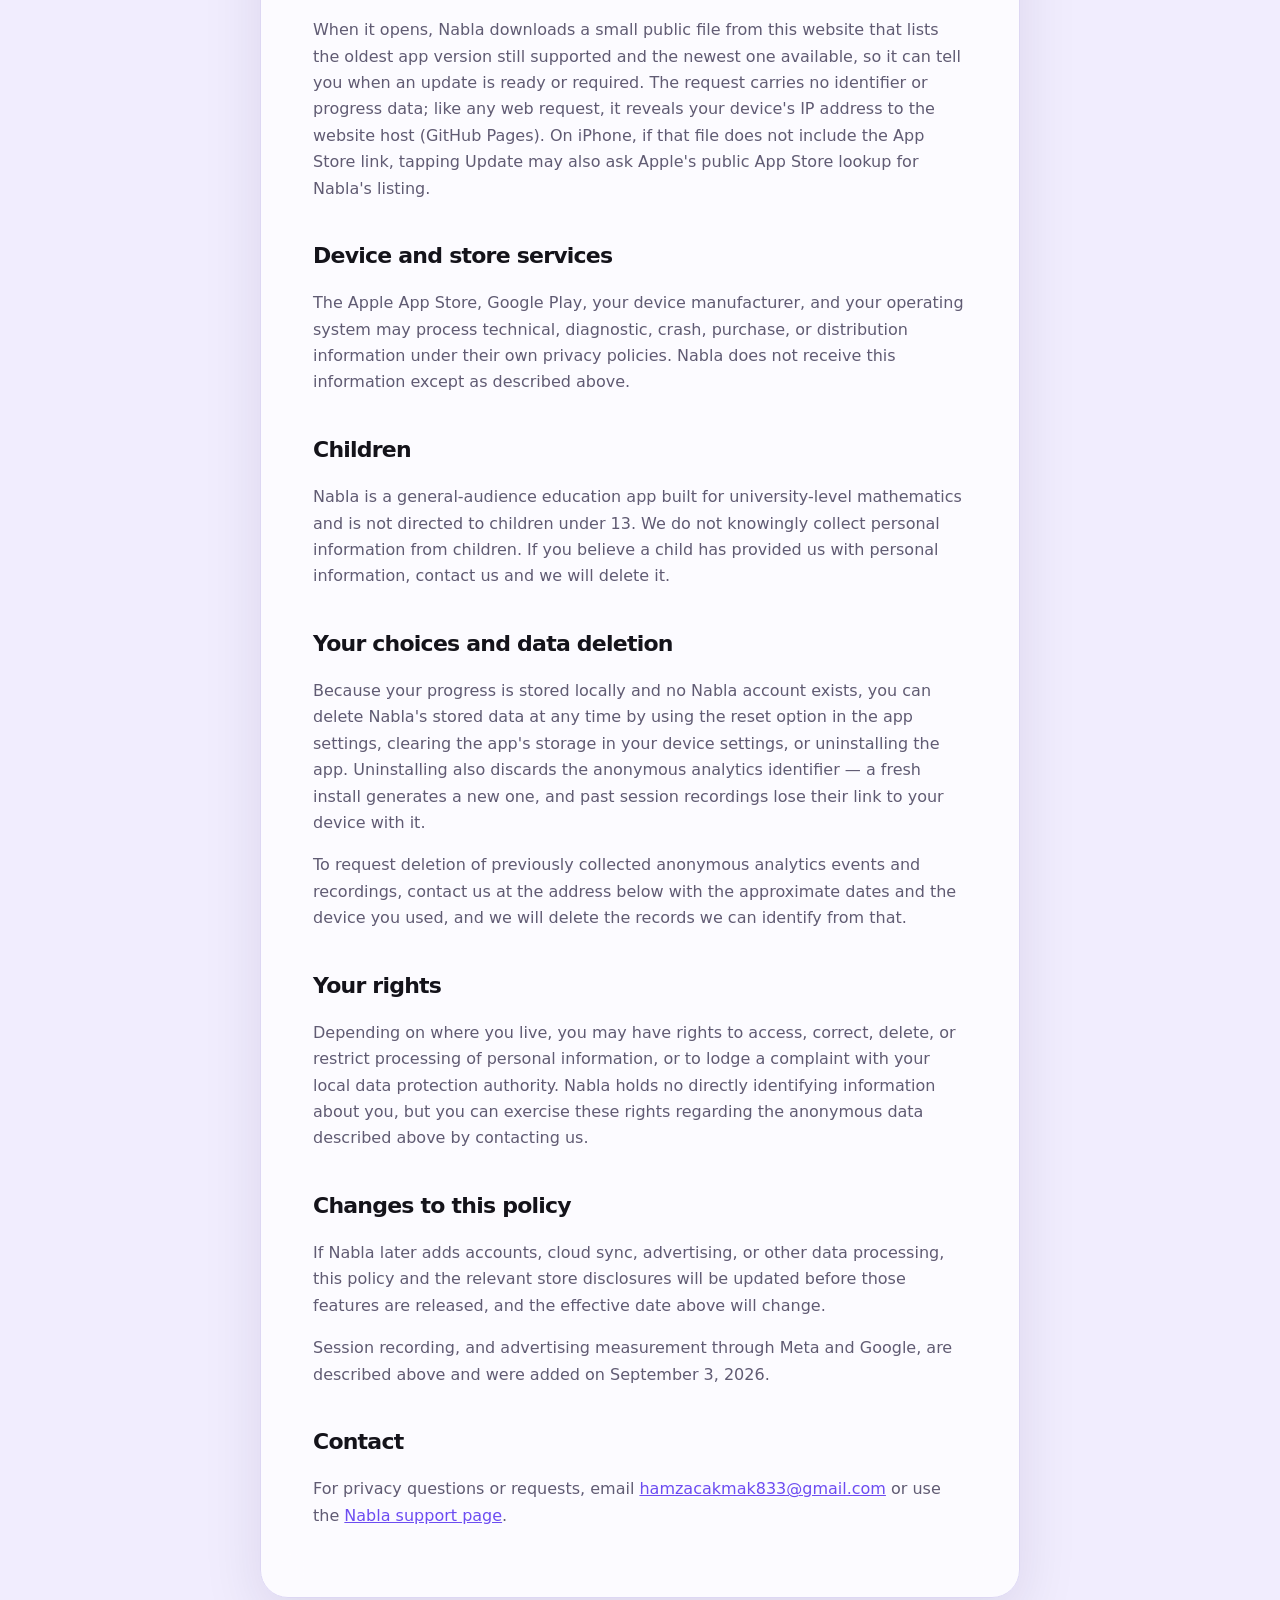
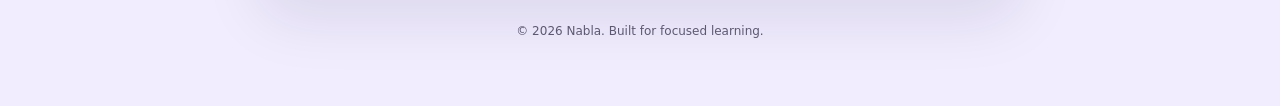
==== commit edee6cb2: "Privacy: on iOS a declined ATT prompt still sends the listed events to Firebase, without an advertis" ====
--- a/privacy.html
+++ b/privacy.html
@@ -16,7 +16,7 @@
     <main>
       <p class="eyebrow">NABLA LEGAL</p>
       <h1>Privacy Policy</h1>
-      <p class="meta">Effective date: October 4, 2026</p>
+      <p class="meta">Effective date: October 7, 2026</p>
       <p>Nabla is designed to work without an account. You never give us your name, email address, or phone number to use the app. This policy explains what the Nabla mobile application handles, and what it does not.</p>
 
       <h2>Information stored on your device</h2>
@@ -42,7 +42,7 @@
       <h2>Advertising and how we measure it</h2>
       <p><strong>Nabla shows no advertising inside the app.</strong> There is no ad network placing banners or videos in front of you, and nothing you see in Nabla is paid placement.</p>
       <p>We do advertise Nabla elsewhere &mdash; on Meta (Facebook and Instagram) and on Google &mdash; and to know whether those ads bring people who actually use the app, a small set of events is sent to those two companies: completing onboarding, finishing a lesson, mastering a skill, opening the upgrade screen, starting a purchase, and completing a purchase, with the amount and currency for the last two. This is done through Meta App Events and Google Analytics for Firebase. Nothing you type, and none of your progress data, is included.</p>
-      <p><strong>On iOS this uses your device's advertising identifier only if you allow it.</strong> The system asks once, with the App Tracking Transparency prompt; if you decline, no advertising identifier is collected and the measurement is limited to what Apple reports anonymously. On Android, your system-level advertising ID setting is respected. You can change either choice at any time in your device settings.</p>
+      <p><strong>On iOS this uses your device's advertising identifier only if you allow it.</strong> The system asks once, with the App Tracking Transparency prompt; if you decline, no advertising identifier is collected and nothing is sent to Meta. Google Analytics for Firebase still receives the events listed above, without any advertising identifier and with ad personalization switched off, so Google can count installs and purchases in aggregate. On Android, your system-level advertising ID setting is respected. You can change either choice at any time in your device settings.</p>
       <p>Meta and Google process this data under their own privacy policies. It is used to measure and improve our own advertising, and it is not sold.</p>
 
       <h2>Sharing a progress card</h2>
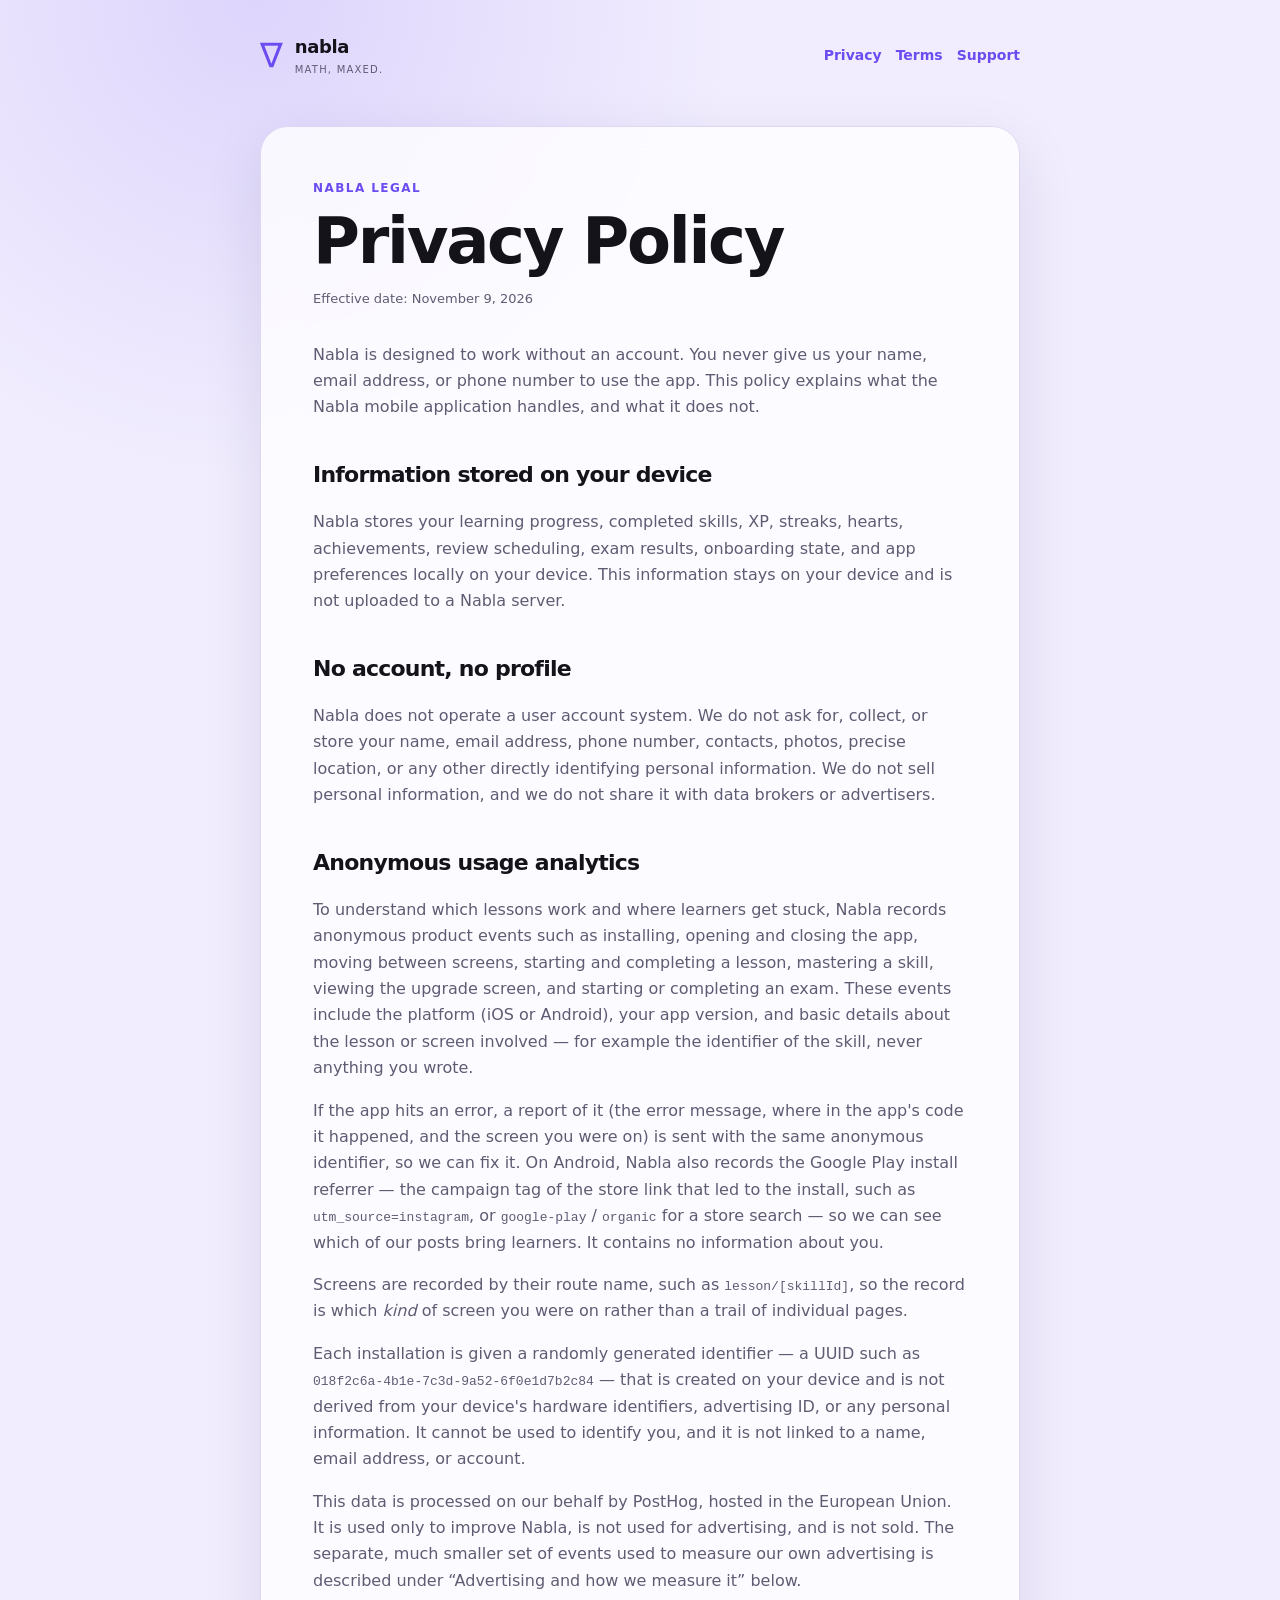
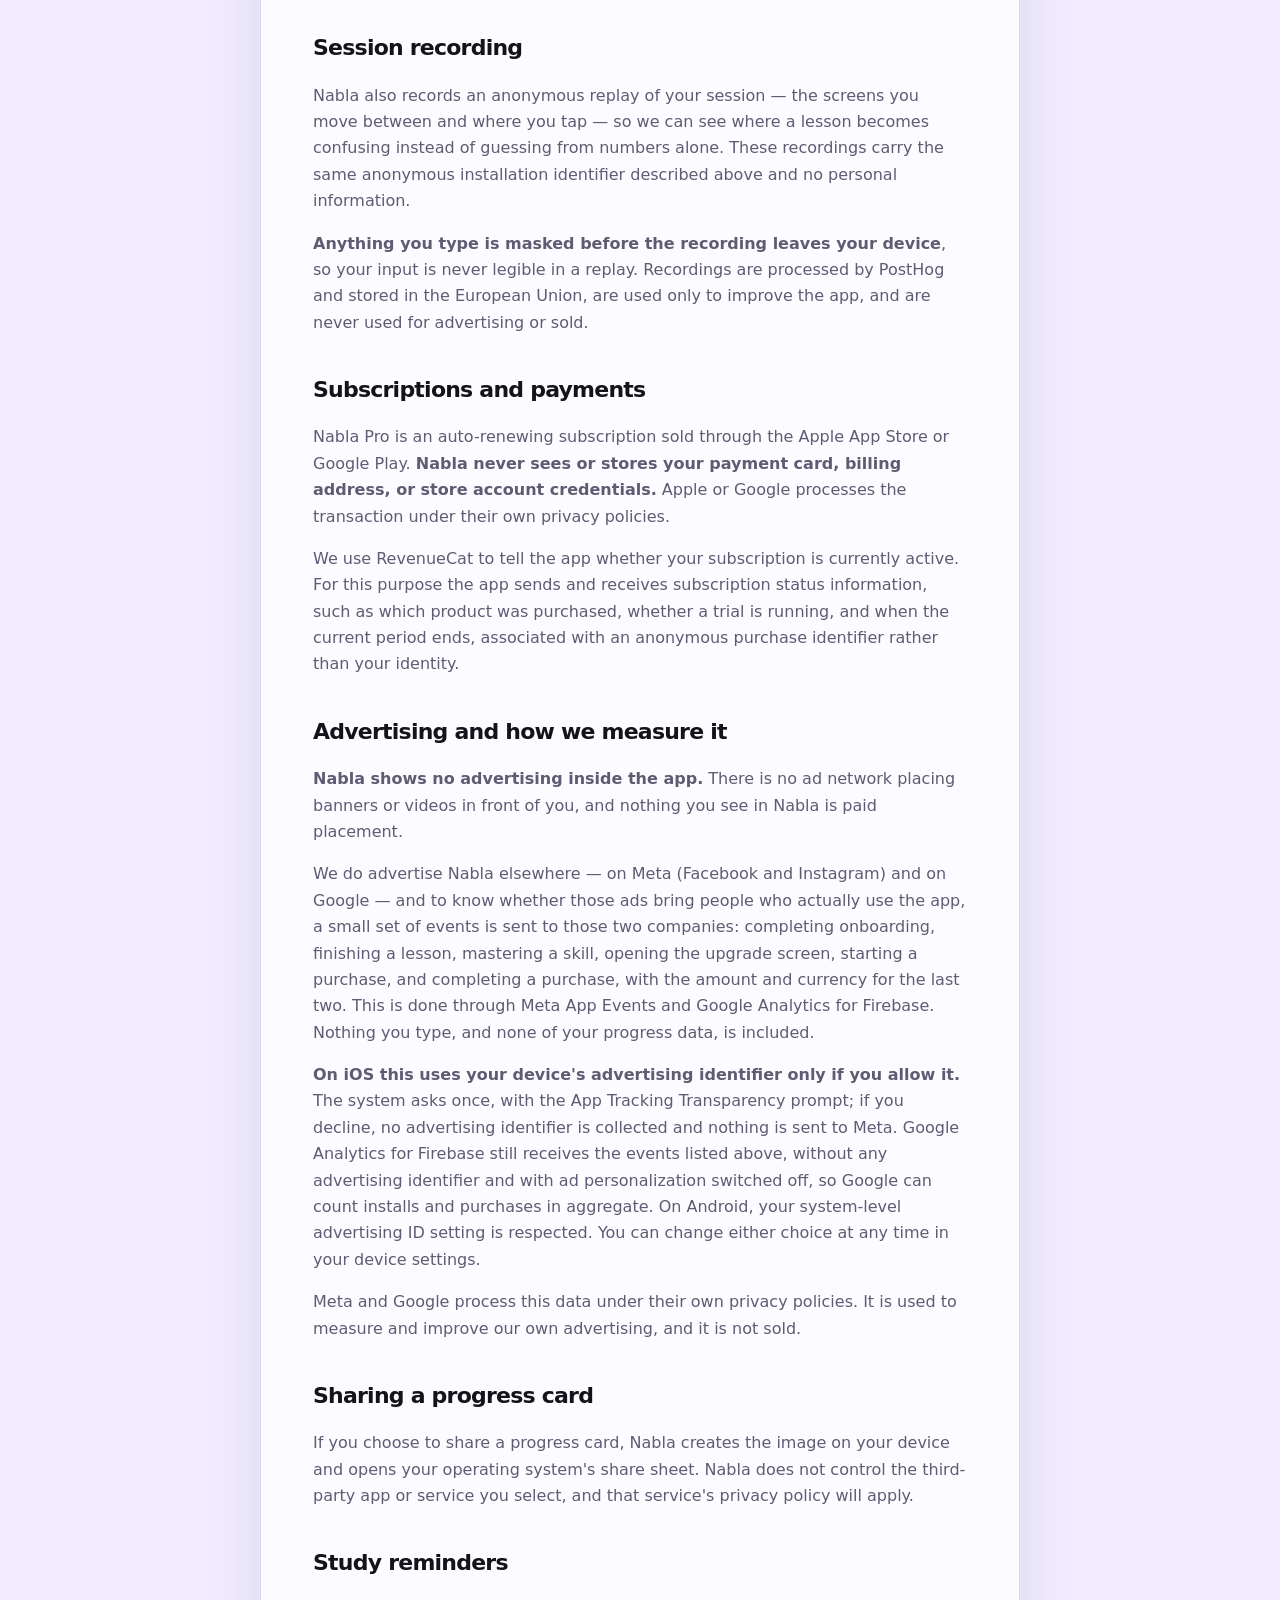
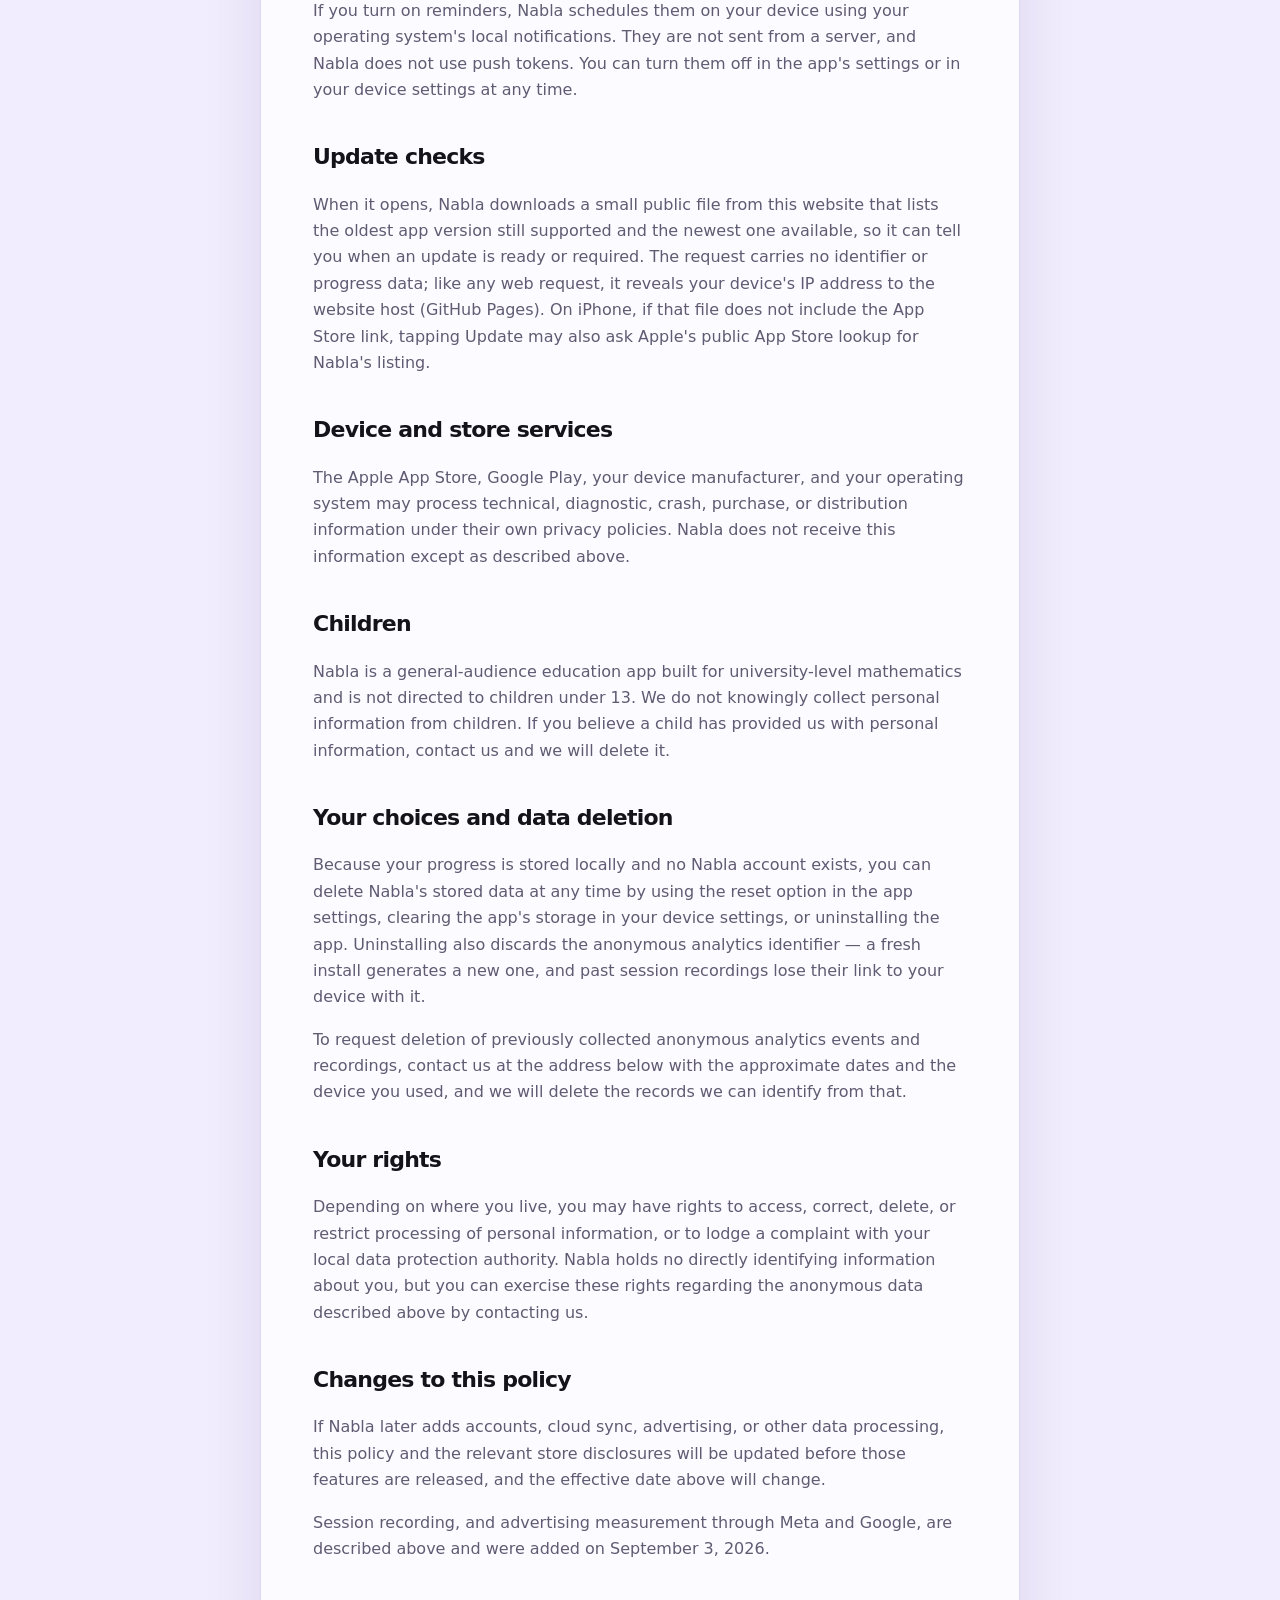
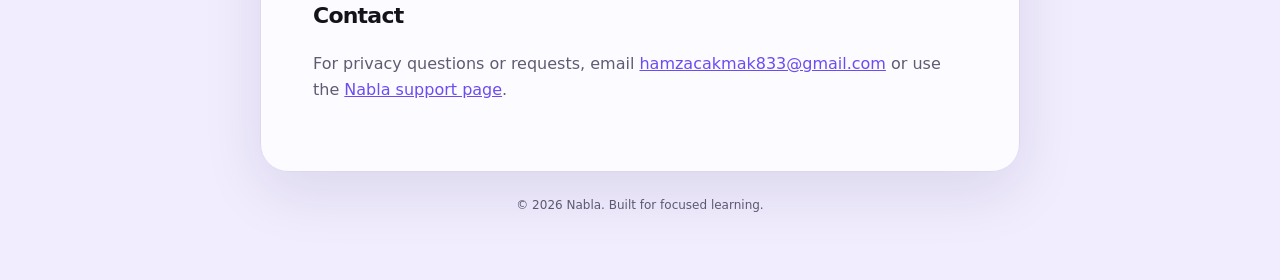
==== commit ff59cada: "Privacy: error reports and the Android install referrer (Nabla 1.2.3) Co-Authored-By: Claude Opus 5." ====
--- a/privacy.html
+++ b/privacy.html
@@ -16,7 +16,7 @@
     <main>
       <p class="eyebrow">NABLA LEGAL</p>
       <h1>Privacy Policy</h1>
-      <p class="meta">Effective date: October 7, 2026</p>
+      <p class="meta">Effective date: November 9, 2026</p>
       <p>Nabla is designed to work without an account. You never give us your name, email address, or phone number to use the app. This policy explains what the Nabla mobile application handles, and what it does not.</p>
 
       <h2>Information stored on your device</h2>
@@ -26,7 +26,8 @@
       <p>Nabla does not operate a user account system. We do not ask for, collect, or store your name, email address, phone number, contacts, photos, precise location, or any other directly identifying personal information. We do not sell personal information, and we do not share it with data brokers or advertisers.</p>
 
       <h2>Anonymous usage analytics</h2>
-      <p>To understand which lessons work and where learners get stuck, Nabla records anonymous product events such as installing, opening and closing the app, moving between screens, starting and completing a lesson, mastering a skill, running out of hearts, viewing the upgrade screen, and starting or completing an exam. These events include the platform (iOS or Android), your app version, and basic details about the lesson or screen involved &mdash; for example the identifier of the skill, never anything you wrote.</p>
+      <p>To understand which lessons work and where learners get stuck, Nabla records anonymous product events such as installing, opening and closing the app, moving between screens, starting and completing a lesson, mastering a skill, viewing the upgrade screen, and starting or completing an exam. These events include the platform (iOS or Android), your app version, and basic details about the lesson or screen involved &mdash; for example the identifier of the skill, never anything you wrote.</p>
+      <p>If the app hits an error, a report of it (the error message, where in the app's code it happened, and the screen you were on) is sent with the same anonymous identifier, so we can fix it. On Android, Nabla also records the Google Play install referrer &mdash; the campaign tag of the store link that led to the install, such as <code>utm_source=instagram</code>, or <code>google-play</code> / <code>organic</code> for a store search &mdash; so we can see which of our posts bring learners. It contains no information about you.</p>
       <p>Screens are recorded by their route name, such as <code>lesson/[skillId]</code>, so the record is which <em>kind</em> of screen you were on rather than a trail of individual pages.</p>
       <p>Each installation is given a randomly generated identifier &mdash; a UUID such as <code>018f2c6a-4b1e-7c3d-9a52-6f0e1d7b2c84</code> &mdash; that is created on your device and is not derived from your device's hardware identifiers, advertising ID, or any personal information. It cannot be used to identify you, and it is not linked to a name, email address, or account.</p>
       <p>This data is processed on our behalf by PostHog, hosted in the European Union. It is used only to improve Nabla, is not used for advertising, and is not sold. The separate, much smaller set of events used to measure our own advertising is described under &ldquo;Advertising and how we measure it&rdquo; below.</p>
